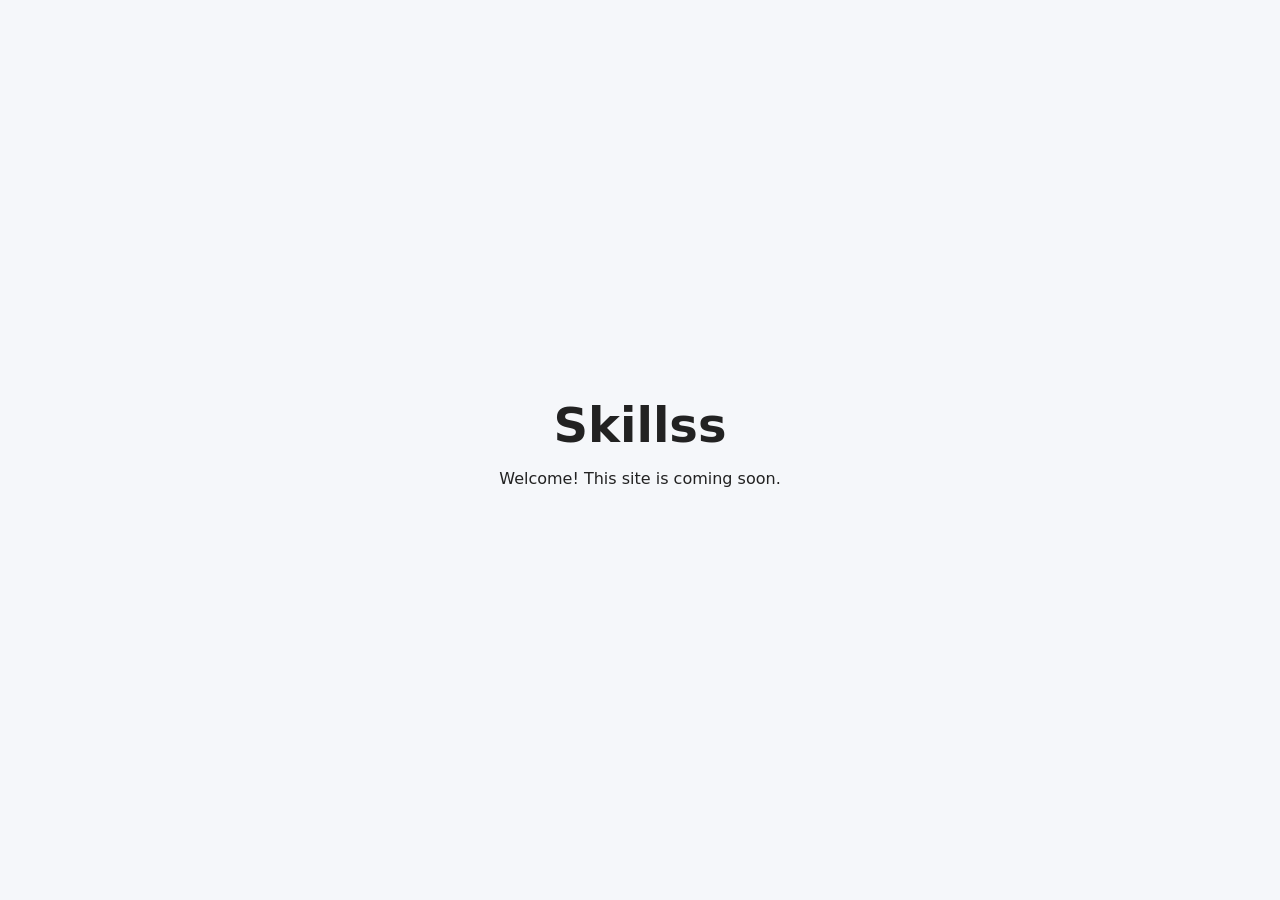
==== index.html @ cbfd4ba3 "Add placeholder page" ====
<!DOCTYPE html>
<html lang="en">
<head>
<meta charset="utf-8">
<meta name="viewport" content="width=device-width, initial-scale=1">
<title>Skillss</title>
<style>body{font-family:system-ui,sans-serif;display:flex;min-height:100vh;align-items:center;justify-content:center;margin:0;background:#f5f7fa;color:#222}main{text-align:center}h1{font-size:3rem;margin:0 0 .5rem}</style>
</head>
<body><main><h1>Skillss</h1><p>Welcome! This site is coming soon.</p></main></body>
</html>
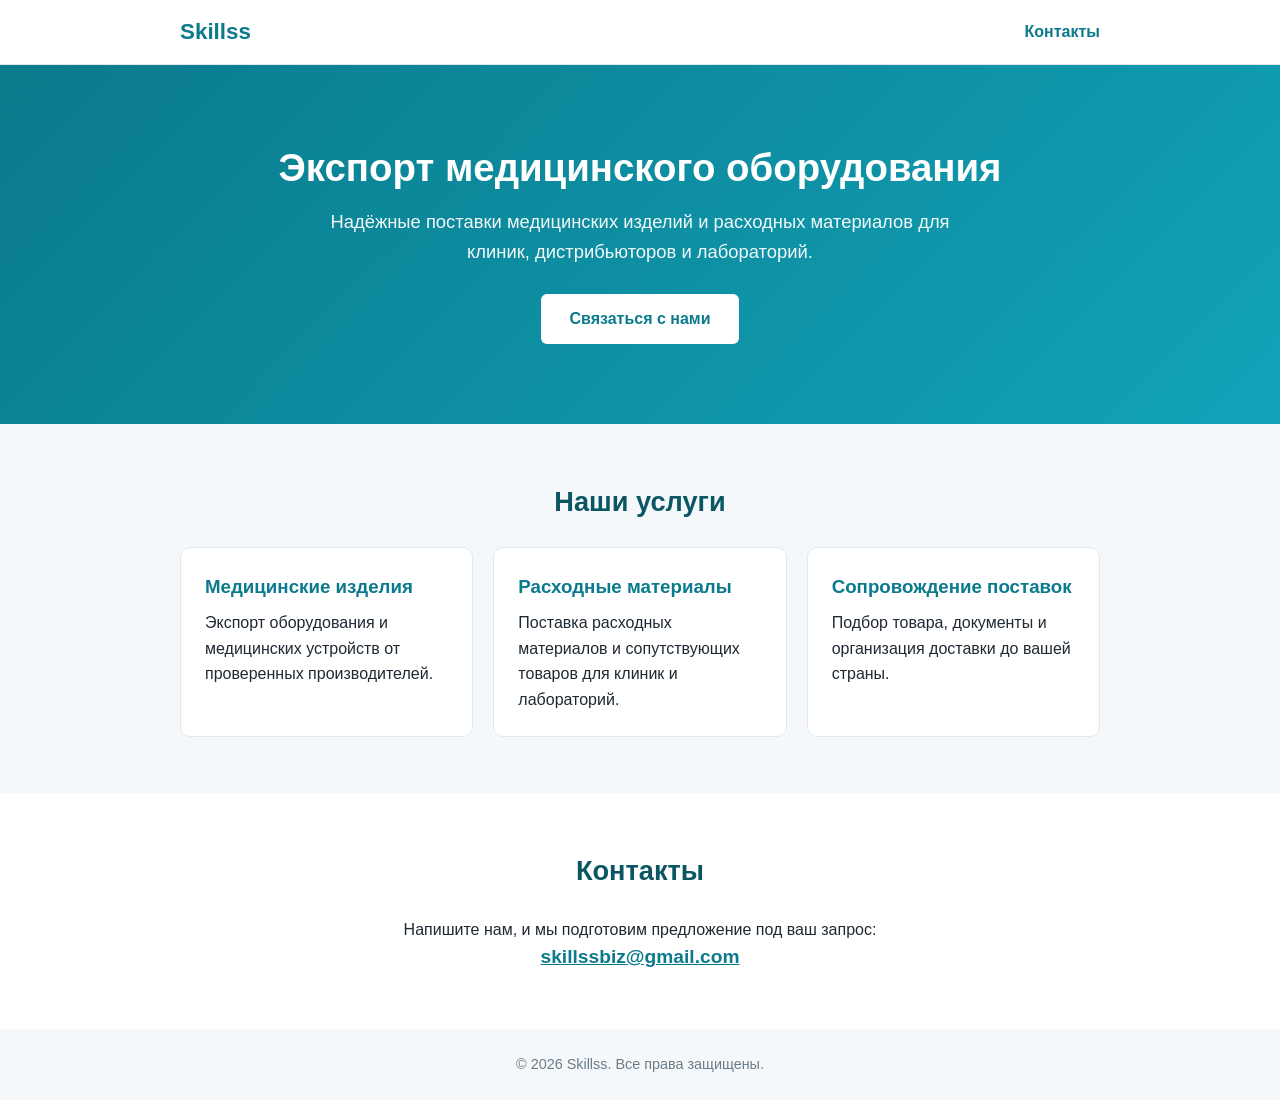
==== commit c96973d5: "Russian landing page for medical equipment export" ====
--- a/index.html
+++ b/index.html
@@ -1,10 +1,51 @@
 <!DOCTYPE html>
-<html lang="en">
+<html lang="ru">
 <head>
 <meta charset="utf-8">
 <meta name="viewport" content="width=device-width, initial-scale=1">
 <title>Skillss</title>
-<style>body{font-family:system-ui,sans-serif;display:flex;min-height:100vh;align-items:center;justify-content:center;margin:0;background:#f5f7fa;color:#222}main{text-align:center}h1{font-size:3rem;margin:0 0 .5rem}</style>
+<meta name="description" content="Skillss — экспорт медицинского оборудования и расходных материалов.">
+<style>
+*{box-sizing:border-box;margin:0;padding:0}
+body{font-family:-apple-system,"Segoe UI",Roboto,Arial,sans-serif;color:#1f2933;line-height:1.6;background:#f5f8fa}
+header{background:#fff;border-bottom:1px solid #e1e8ed}
+.wrap{max-width:960px;margin:0 auto;padding:0 20px}
+.nav{display:flex;justify-content:space-between;align-items:center;height:64px}
+.logo{font-size:1.4rem;font-weight:700;color:#0a7a8c}
+.nav a{color:#0a7a8c;text-decoration:none;font-weight:600}
+.hero{background:linear-gradient(135deg,#0a7a8c,#12a3b8);color:#fff;padding:80px 0;text-align:center}
+.hero h1{font-size:2.4rem;line-height:1.2;margin-bottom:16px}
+.hero p{font-size:1.15rem;max-width:640px;margin:0 auto 28px;opacity:.95}
+.btn{display:inline-block;background:#fff;color:#0a7a8c;padding:12px 28px;border-radius:6px;text-decoration:none;font-weight:700}
+section{padding:56px 0}
+h2{font-size:1.7rem;margin-bottom:24px;color:#0a5663;text-align:center}
+.cards{display:grid;grid-template-columns:repeat(auto-fit,minmax(250px,1fr));gap:20px}
+.card{background:#fff;border:1px solid #e1e8ed;border-radius:10px;padding:24px}
+.card h3{margin-bottom:8px;color:#0a7a8c}
+#contact{background:#fff;text-align:center}
+#contact a{color:#0a7a8c;font-weight:700;font-size:1.2rem}
+footer{text-align:center;padding:24px;color:#6b7c88;font-size:.9rem}
+</style>
 </head>
-<body><main><h1>Skillss</h1><p>Welcome! This site is coming soon.</p></main></body>
+<body>
+<header><div class="wrap nav"><span class="logo">Skillss</span><a href="#contact">Контакты</a></div></header>
+<div class="hero"><div class="wrap">
+<h1>Экспорт медицинского оборудования</h1>
+<p>Надёжные поставки медицинских изделий и расходных материалов для клиник, дистрибьюторов и лабораторий.</p>
+<a class="btn" href="#contact">Связаться с нами</a>
+</div></div>
+<section id="services"><div class="wrap">
+<h2>Наши услуги</h2>
+<div class="cards">
+<div class="card"><h3>Медицинские изделия</h3><p>Экспорт оборудования и медицинских устройств от проверенных производителей.</p></div>
+<div class="card"><h3>Расходные материалы</h3><p>Поставка расходных материалов и сопутствующих товаров для клиник и лабораторий.</p></div>
+<div class="card"><h3>Сопровождение поставок</h3><p>Подбор товара, документы и организация доставки до вашей страны.</p></div>
+</div></div></section>
+<section id="contact"><div class="wrap">
+<h2>Контакты</h2>
+<p>Напишите нам, и мы подготовим предложение под ваш запрос:</p>
+<p><a href="mailto:skillssbiz@gmail.com">skillssbiz@gmail.com</a></p>
+</div></section>
+<footer>&copy; 2026 Skillss. Все права защищены.</footer>
+</body>
 </html>
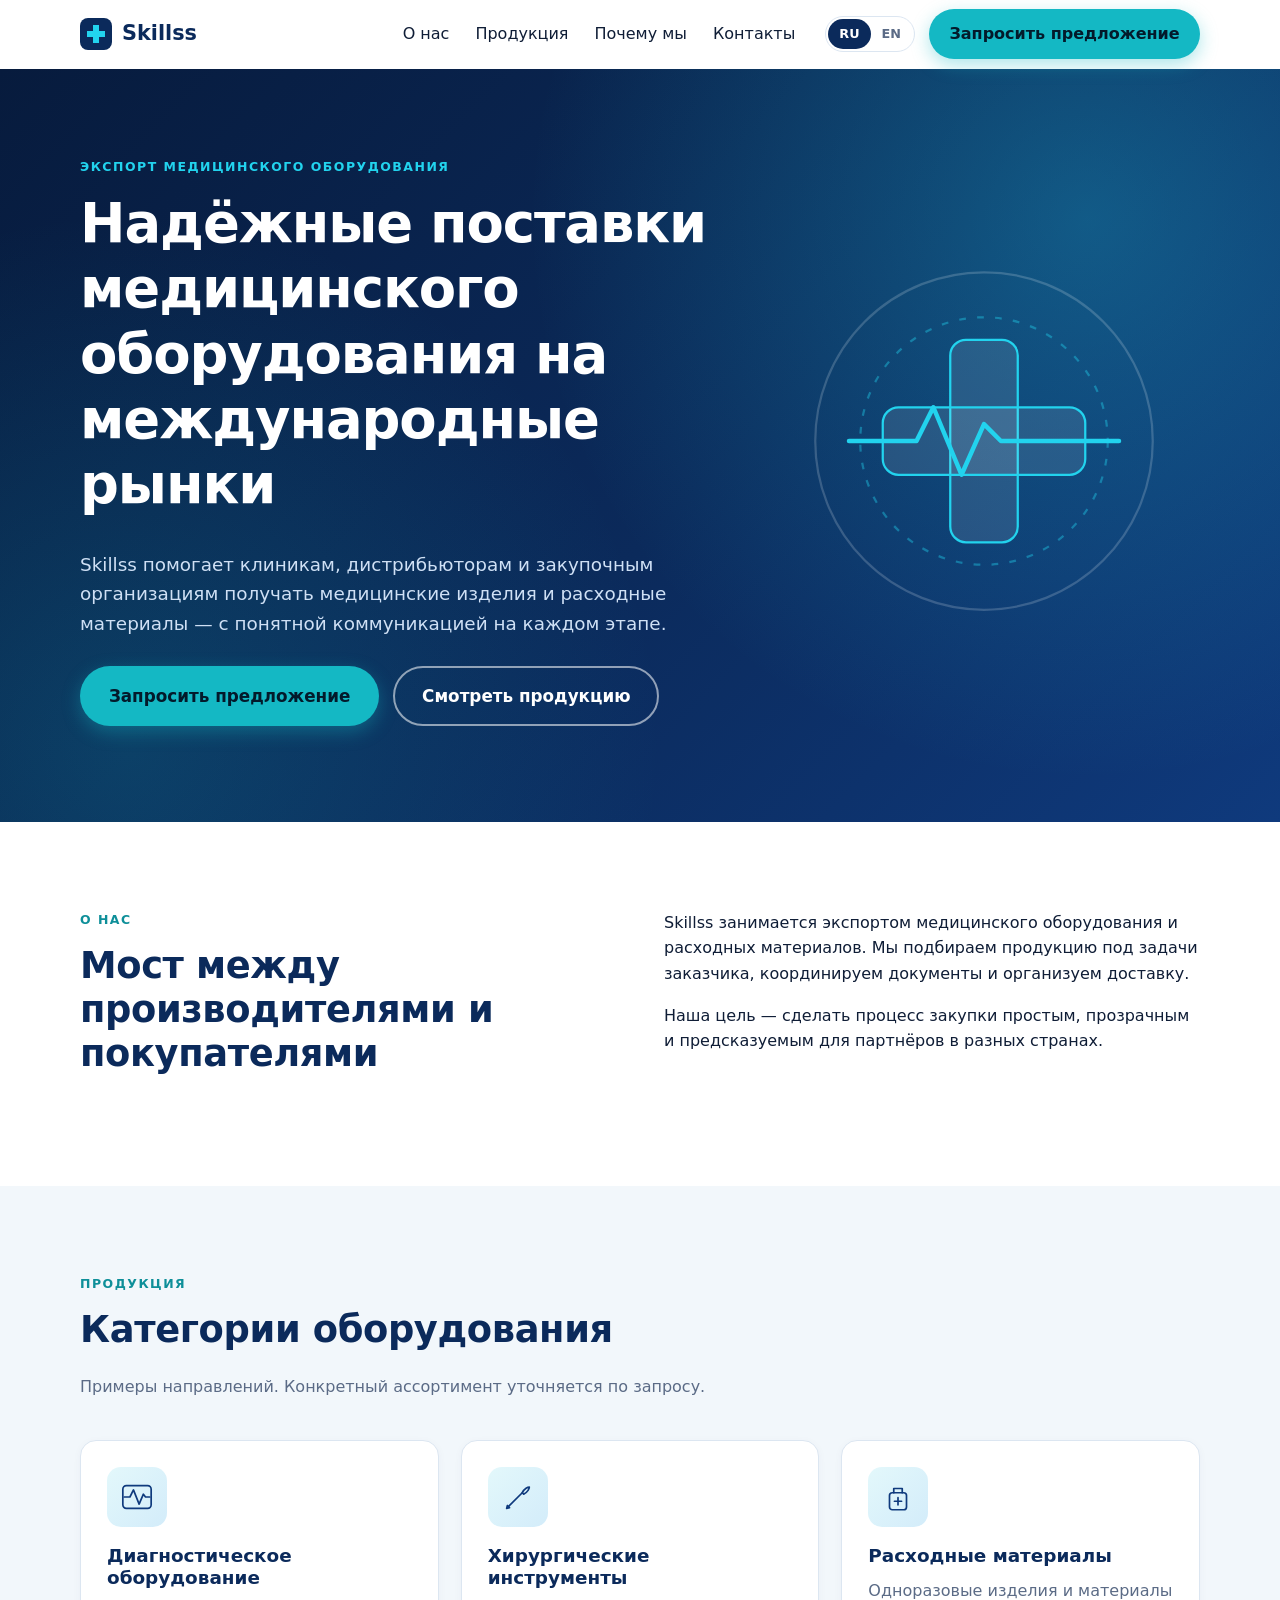
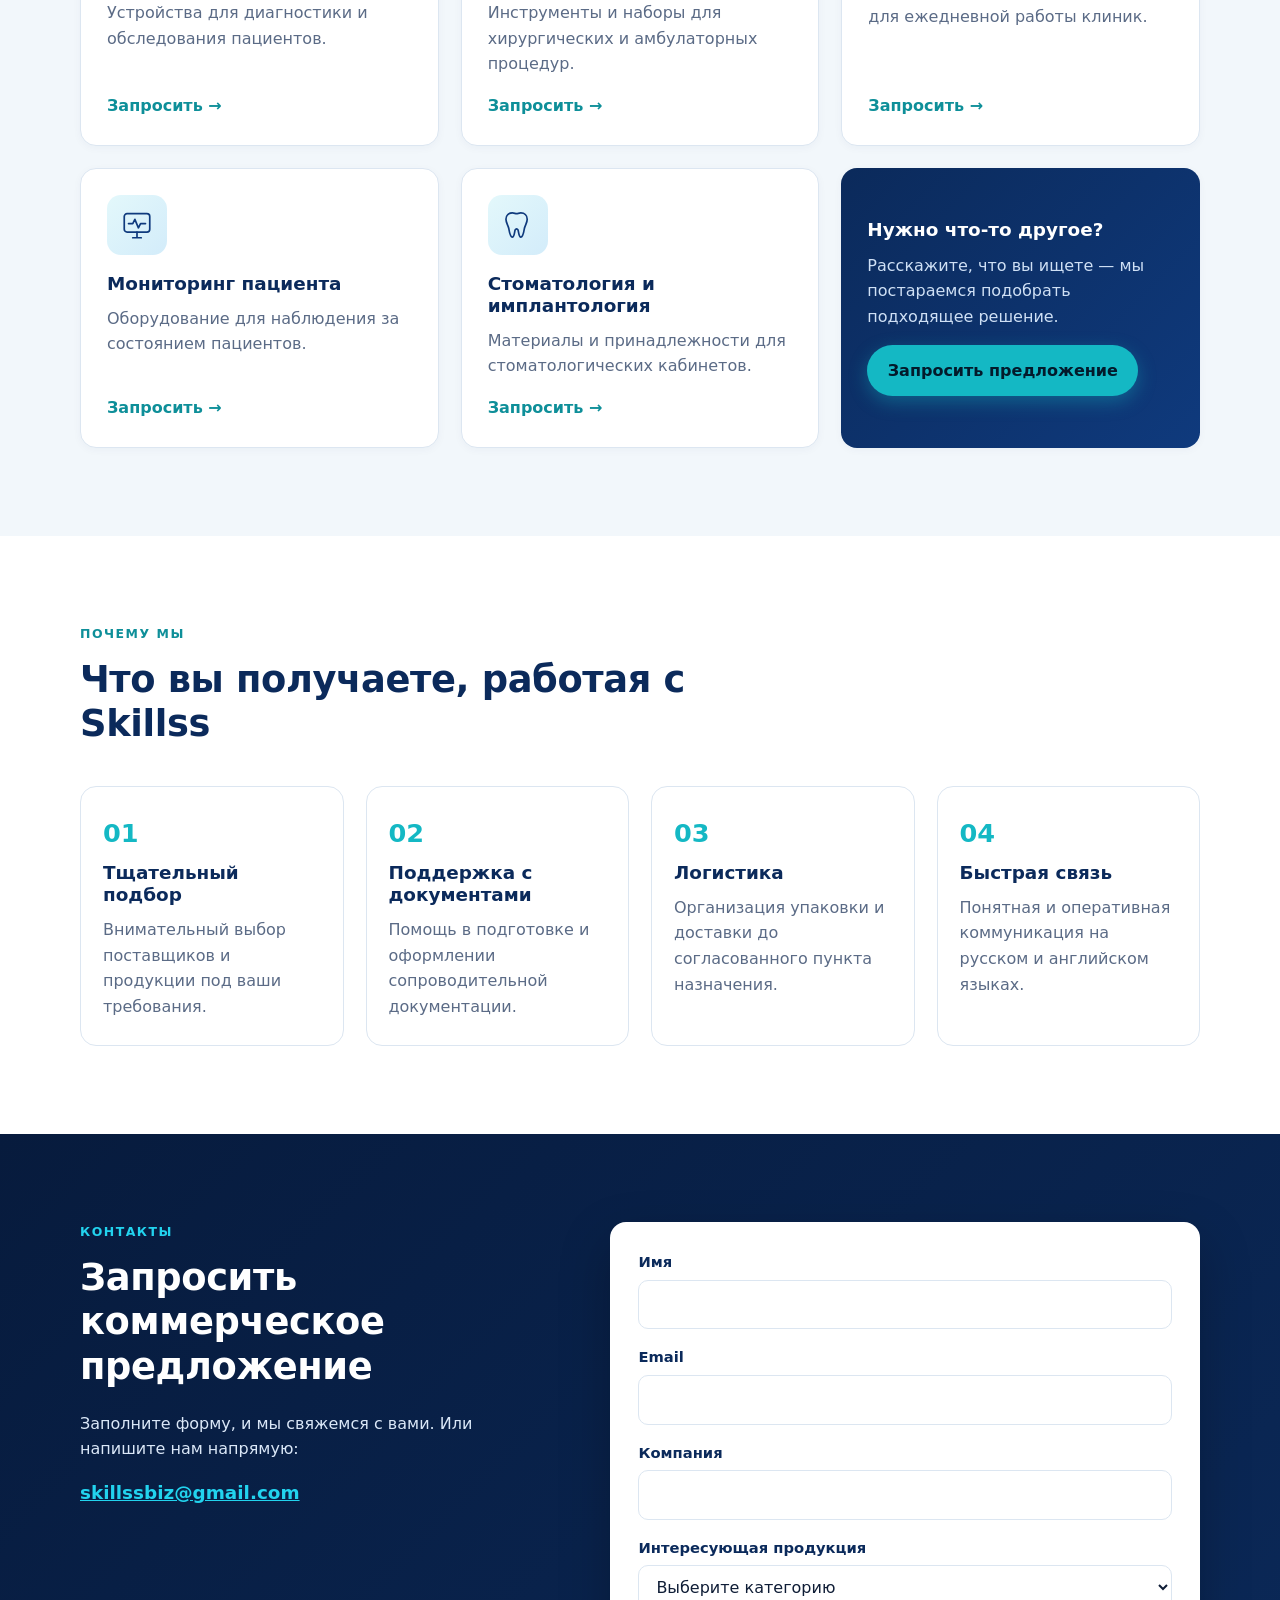
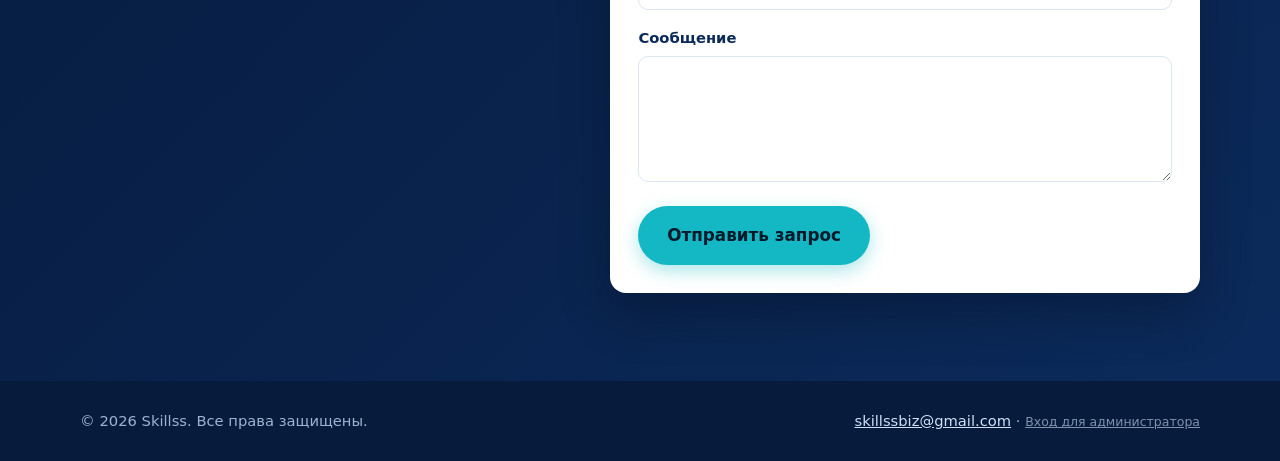
==== commit 5c3965f8: "Redesign site: bilingual RU/EN landing page with products, quote form and demo admin pages" ====
--- a/index.html
+++ b/index.html
@@ -1,51 +1,217 @@
 <!DOCTYPE html>
 <html lang="ru">
 <head>
-<meta charset="utf-8">
-<meta name="viewport" content="width=device-width, initial-scale=1">
-<title>Skillss</title>
-<meta name="description" content="Skillss — экспорт медицинского оборудования и расходных материалов.">
-<style>
-*{box-sizing:border-box;margin:0;padding:0}
-body{font-family:-apple-system,"Segoe UI",Roboto,Arial,sans-serif;color:#1f2933;line-height:1.6;background:#f5f8fa}
-header{background:#fff;border-bottom:1px solid #e1e8ed}
-.wrap{max-width:960px;margin:0 auto;padding:0 20px}
-.nav{display:flex;justify-content:space-between;align-items:center;height:64px}
-.logo{font-size:1.4rem;font-weight:700;color:#0a7a8c}
-.nav a{color:#0a7a8c;text-decoration:none;font-weight:600}
-.hero{background:linear-gradient(135deg,#0a7a8c,#12a3b8);color:#fff;padding:80px 0;text-align:center}
-.hero h1{font-size:2.4rem;line-height:1.2;margin-bottom:16px}
-.hero p{font-size:1.15rem;max-width:640px;margin:0 auto 28px;opacity:.95}
-.btn{display:inline-block;background:#fff;color:#0a7a8c;padding:12px 28px;border-radius:6px;text-decoration:none;font-weight:700}
-section{padding:56px 0}
-h2{font-size:1.7rem;margin-bottom:24px;color:#0a5663;text-align:center}
-.cards{display:grid;grid-template-columns:repeat(auto-fit,minmax(250px,1fr));gap:20px}
-.card{background:#fff;border:1px solid #e1e8ed;border-radius:10px;padding:24px}
-.card h3{margin-bottom:8px;color:#0a7a8c}
-#contact{background:#fff;text-align:center}
-#contact a{color:#0a7a8c;font-weight:700;font-size:1.2rem}
-footer{text-align:center;padding:24px;color:#6b7c88;font-size:.9rem}
-</style>
+  <meta charset="utf-8">
+  <meta name="viewport" content="width=device-width, initial-scale=1">
+  <title>Skillss</title>
+  <meta name="description" content="Skillss — export of medical equipment and supplies.">
+  <meta name="theme-color" content="#0b2a5b">
+  <link rel="icon" href="data:image/svg+xml,%3Csvg xmlns='http://www.w3.org/2000/svg' viewBox='0 0 32 32'%3E%3Crect width='32' height='32' rx='8' fill='%230b2a5b'/%3E%3Cpath d='M13 7h6v6h6v6h-6v6h-6v-6H7v-6h6z' fill='%2322d3ee'/%3E%3C/svg%3E">
+  <link rel="stylesheet" href="css/style.css">
 </head>
 <body>
-<header><div class="wrap nav"><span class="logo">Skillss</span><a href="#contact">Контакты</a></div></header>
-<div class="hero"><div class="wrap">
-<h1>Экспорт медицинского оборудования</h1>
-<p>Надёжные поставки медицинских изделий и расходных материалов для клиник, дистрибьюторов и лабораторий.</p>
-<a class="btn" href="#contact">Связаться с нами</a>
-</div></div>
-<section id="services"><div class="wrap">
-<h2>Наши услуги</h2>
-<div class="cards">
-<div class="card"><h3>Медицинские изделия</h3><p>Экспорт оборудования и медицинских устройств от проверенных производителей.</p></div>
-<div class="card"><h3>Расходные материалы</h3><p>Поставка расходных материалов и сопутствующих товаров для клиник и лабораторий.</p></div>
-<div class="card"><h3>Сопровождение поставок</h3><p>Подбор товара, документы и организация доставки до вашей страны.</p></div>
-</div></div></section>
-<section id="contact"><div class="wrap">
-<h2>Контакты</h2>
-<p>Напишите нам, и мы подготовим предложение под ваш запрос:</p>
-<p><a href="mailto:skillssbiz@gmail.com">skillssbiz@gmail.com</a></p>
-</div></section>
-<footer>&copy; 2026 Skillss. Все права защищены.</footer>
+  <a class="skip" href="#main" data-i18n="skip">Перейти к содержимому</a>
+
+  <header class="nav" id="nav">
+    <div class="container nav__inner">
+      <a class="brand" href="#top" aria-label="Skillss">
+        <svg class="brand__logo" viewBox="0 0 32 32" aria-hidden="true"><rect width="32" height="32" rx="8" fill="currentColor"/><path d="M13 7h6v6h6v6h-6v6h-6v-6H7v-6h6z" fill="#22d3ee"/></svg>
+        <span>Skillss</span>
+      </a>
+      <button class="burger" id="burger" aria-expanded="false" aria-controls="menu" data-i18n-aria="menuToggle" aria-label="Меню">
+        <span></span><span></span><span></span>
+      </button>
+      <nav class="menu" id="menu" aria-label="Main">
+        <ul>
+          <li><a href="#about" data-i18n="nav_about">О нас</a></li>
+          <li><a href="#products" data-i18n="nav_products">Продукция</a></li>
+          <li><a href="#why" data-i18n="nav_why">Почему мы</a></li>
+          <li><a href="#contact" data-i18n="nav_contact">Контакты</a></li>
+        </ul>
+        <div class="menu__actions">
+          <div class="lang" role="group" aria-label="Language">
+            <button type="button" class="lang__btn" data-lang="ru" aria-pressed="true">RU</button>
+            <button type="button" class="lang__btn" data-lang="en" aria-pressed="false">EN</button>
+          </div>
+          <a class="btn btn--accent" href="#contact" data-i18n="cta_quote">Запросить предложение</a>
+        </div>
+      </nav>
+    </div>
+  </header>
+
+  <main id="main">
+    <section class="hero" id="top">
+      <div class="hero__bg" aria-hidden="true"></div>
+      <div class="container hero__inner">
+        <div class="hero__text reveal">
+          <p class="eyebrow" data-i18n="hero_eyebrow">Экспорт медицинского оборудования</p>
+          <h1 data-i18n="hero_title">Надёжные поставки медицинского оборудования на международные рынки</h1>
+          <p class="lead" data-i18n="hero_lead">Skillss помогает клиникам, дистрибьюторам и закупочным организациям получать медицинские изделия и расходные материалы — с понятной коммуникацией на каждом этапе.</p>
+          <div class="hero__cta">
+            <a class="btn btn--accent btn--lg" href="#contact" data-i18n="cta_quote">Запросить предложение</a>
+            <a class="btn btn--ghost btn--lg" href="#products" data-i18n="cta_products">Смотреть продукцию</a>
+          </div>
+        </div>
+        <div class="hero__art reveal" aria-hidden="true">
+          <svg viewBox="0 0 320 320" role="img" focusable="false">
+            <circle cx="160" cy="160" r="150" class="art-ring"/>
+            <circle cx="160" cy="160" r="110" class="art-ring art-ring--2"/>
+            <rect x="130" y="70" width="60" height="180" rx="14" class="art-cross"/>
+            <rect x="70" y="130" width="180" height="60" rx="14" class="art-cross"/>
+            <path d="M40 160h60l15-30 25 60 20-45 15 15h105" class="art-pulse"/>
+          </svg>
+        </div>
+      </div>
+    </section>
+
+    <section class="section" id="about" aria-labelledby="about-title">
+      <div class="container split">
+        <div class="reveal">
+          <p class="eyebrow" data-i18n="about_eyebrow">О нас</p>
+          <h2 id="about-title" data-i18n="about_title">Мост между производителями и покупателями</h2>
+        </div>
+        <div class="reveal">
+          <p data-i18n="about_p1">Skillss занимается экспортом медицинского оборудования и расходных материалов. Мы подбираем продукцию под задачи заказчика, координируем документы и организуем доставку.</p>
+          <p data-i18n="about_p2">Наша цель — сделать процесс закупки простым, прозрачным и предсказуемым для партнёров в разных странах.</p>
+        </div>
+      </div>
+    </section>
+
+    <section class="section section--alt" id="products" aria-labelledby="products-title">
+      <div class="container">
+        <div class="section__head reveal">
+          <p class="eyebrow" data-i18n="products_eyebrow">Продукция</p>
+          <h2 id="products-title" data-i18n="products_title">Категории оборудования</h2>
+          <p class="muted" data-i18n="products_sub">Примеры направлений. Конкретный ассортимент уточняется по запросу.</p>
+        </div>
+        <div class="grid">
+          <article class="card reveal">
+            <div class="icon" aria-hidden="true"><svg viewBox="0 0 48 48"><path d="M6 24h8l5-10 8 20 6-14 3 4h6"/><rect x="4" y="8" width="40" height="32" rx="5"/></svg></div>
+            <h3 data-i18n="p1_title">Диагностическое оборудование</h3>
+            <p data-i18n="p1_text">Устройства для диагностики и обследования пациентов.</p>
+            <a class="card__link" href="#contact" data-product="diagnostic" data-i18n="card_ask">Запросить →</a>
+          </article>
+          <article class="card reveal">
+            <div class="icon" aria-hidden="true"><svg viewBox="0 0 48 48"><path d="M10 38 30 18"/><path d="M30 18c3-6 8-8 10-8 0 2-2 7-8 10z"/><path d="M8 40l4-1-3-3z"/></svg></div>
+            <h3 data-i18n="p2_title">Хирургические инструменты</h3>
+            <p data-i18n="p2_text">Инструменты и наборы для хирургических и амбулаторных процедур.</p>
+            <a class="card__link" href="#contact" data-product="surgical" data-i18n="card_ask">Запросить →</a>
+          </article>
+          <article class="card reveal">
+            <div class="icon" aria-hidden="true"><svg viewBox="0 0 48 48"><rect x="12" y="18" width="24" height="24" rx="4"/><path d="M18 18v-6h12v6"/><path d="M24 25v10M19 30h10"/></svg></div>
+            <h3 data-i18n="p3_title">Расходные материалы</h3>
+            <p data-i18n="p3_text">Одноразовые изделия и материалы для ежедневной работы клиник.</p>
+            <a class="card__link" href="#contact" data-product="consumables" data-i18n="card_ask">Запросить →</a>
+          </article>
+          <article class="card reveal">
+            <div class="icon" aria-hidden="true"><svg viewBox="0 0 48 48"><rect x="6" y="8" width="36" height="26" rx="4"/><path d="M12 22h6l3-6 5 12 3-6h7"/><path d="M18 42h12M24 34v8"/></svg></div>
+            <h3 data-i18n="p4_title">Мониторинг пациента</h3>
+            <p data-i18n="p4_text">Оборудование для наблюдения за состоянием пациентов.</p>
+            <a class="card__link" href="#contact" data-product="monitoring" data-i18n="card_ask">Запросить →</a>
+          </article>
+          <article class="card reveal">
+            <div class="icon" aria-hidden="true"><svg viewBox="0 0 48 48"><path d="M16 7c-5 0-9 3-9 9 0 5 3 8 4 13 1 6 2 12 5 12s3-8 4-10c1-2 3-2 4 0 1 2 1 10 4 10s4-6 5-12c1-5 4-8 4-13 0-6-4-9-9-9-3 0-4 1-6 1s-3-1-6-1z"/></svg></div>
+            <h3 data-i18n="p5_title">Стоматология и имплантология</h3>
+            <p data-i18n="p5_text">Материалы и принадлежности для стоматологических кабинетов.</p>
+            <a class="card__link" href="#contact" data-product="dental" data-i18n="card_ask">Запросить →</a>
+          </article>
+          <article class="card card--cta reveal">
+            <h3 data-i18n="p6_title">Нужно что-то другое?</h3>
+            <p data-i18n="p6_text">Расскажите, что вы ищете — мы постараемся подобрать подходящее решение.</p>
+            <a class="btn btn--accent" href="#contact" data-i18n="cta_quote">Запросить предложение</a>
+          </article>
+        </div>
+      </div>
+    </section>
+
+    <section class="section" id="why" aria-labelledby="why-title">
+      <div class="container">
+        <div class="section__head reveal">
+          <p class="eyebrow" data-i18n="why_eyebrow">Почему мы</p>
+          <h2 id="why-title" data-i18n="why_title">Что вы получаете, работая с Skillss</h2>
+        </div>
+        <div class="grid grid--4">
+          <div class="feature reveal">
+            <span class="feature__num" aria-hidden="true">01</span>
+            <h3 data-i18n="w1_title">Тщательный подбор</h3>
+            <p data-i18n="w1_text">Внимательный выбор поставщиков и продукции под ваши требования.</p>
+          </div>
+          <div class="feature reveal">
+            <span class="feature__num" aria-hidden="true">02</span>
+            <h3 data-i18n="w2_title">Поддержка с документами</h3>
+            <p data-i18n="w2_text">Помощь в подготовке и оформлении сопроводительной документации.</p>
+          </div>
+          <div class="feature reveal">
+            <span class="feature__num" aria-hidden="true">03</span>
+            <h3 data-i18n="w3_title">Логистика</h3>
+            <p data-i18n="w3_text">Организация упаковки и доставки до согласованного пункта назначения.</p>
+          </div>
+          <div class="feature reveal">
+            <span class="feature__num" aria-hidden="true">04</span>
+            <h3 data-i18n="w4_title">Быстрая связь</h3>
+            <p data-i18n="w4_text">Понятная и оперативная коммуникация на русском и английском языках.</p>
+          </div>
+        </div>
+      </div>
+    </section>
+
+    <section class="section section--dark" id="contact" aria-labelledby="contact-title">
+      <div class="container split split--form">
+        <div class="reveal">
+          <p class="eyebrow eyebrow--light" data-i18n="contact_eyebrow">Контакты</p>
+          <h2 id="contact-title" data-i18n="contact_title">Запросить коммерческое предложение</h2>
+          <p data-i18n="contact_text">Заполните форму, и мы свяжемся с вами. Или напишите нам напрямую:</p>
+          <p><a class="mail" href="mailto:skillssbiz@gmail.com">skillssbiz@gmail.com</a></p>
+        </div>
+        <!-- PLACEHOLDER FORM: there is no backend. On submit we only validate on the client
+             and show a success message; nothing is sent or stored anywhere. -->
+        <form class="form reveal" id="quote-form" novalidate>
+          <div class="field">
+            <label for="f-name" data-i18n="f_name">Имя</label>
+            <input id="f-name" name="name" type="text" autocomplete="name" required>
+            <span class="err" data-err="name" role="alert"></span>
+          </div>
+          <div class="field">
+            <label for="f-email" data-i18n="f_email">Email</label>
+            <input id="f-email" name="email" type="email" autocomplete="email" required>
+            <span class="err" data-err="email" role="alert"></span>
+          </div>
+          <div class="field">
+            <label for="f-company" data-i18n="f_company">Компания</label>
+            <input id="f-company" name="company" type="text" autocomplete="organization">
+          </div>
+          <div class="field">
+            <label for="f-product" data-i18n="f_product">Интересующая продукция</label>
+            <select id="f-product" name="product">
+              <option value="" data-i18n="opt_choose">Выберите категорию</option>
+              <option value="diagnostic" data-i18n="p1_title">Диагностическое оборудование</option>
+              <option value="surgical" data-i18n="p2_title">Хирургические инструменты</option>
+              <option value="consumables" data-i18n="p3_title">Расходные материалы</option>
+              <option value="monitoring" data-i18n="p4_title">Мониторинг пациента</option>
+              <option value="dental" data-i18n="p5_title">Стоматология и имплантология</option>
+              <option value="other" data-i18n="opt_other">Другое</option>
+            </select>
+          </div>
+          <div class="field">
+            <label for="f-message" data-i18n="f_message">Сообщение</label>
+            <textarea id="f-message" name="message" rows="4" required></textarea>
+            <span class="err" data-err="message" role="alert"></span>
+          </div>
+          <button class="btn btn--accent btn--lg" type="submit" data-i18n="f_submit">Отправить запрос</button>
+          <p class="success" id="form-success" role="status" hidden data-i18n="f_success">Спасибо! Ваш запрос принят (демо-режим: данные пока никуда не отправляются).</p>
+        </form>
+      </div>
+    </section>
+  </main>
+
+  <footer class="footer">
+    <div class="container footer__inner">
+      <p>© <span id="year">2026</span> Skillss. <span data-i18n="footer_rights">Все права защищены.</span></p>
+      <p><a href="mailto:skillssbiz@gmail.com">skillssbiz@gmail.com</a> · <a class="footer__admin" href="admin/index.html" data-i18n="footer_admin">Вход для администратора</a></p>
+    </div>
+  </footer>
+
+  <script src="js/i18n.js"></script>
+  <script src="js/main.js"></script>
 </body>
 </html>
--- a/css/style.css
+++ b/css/style.css
@@ -0,0 +1,184 @@
+:root {
+  --navy: #0b2a5b; --navy-2: #0f3a7d; --navy-3: #071b3d;
+  --accent: #14b8c4; --accent-2: #22d3ee; --accent-dark: #0e8f99;
+  --ink: #0f1d36; --muted: #5b6b86; --bg: #ffffff; --bg-alt: #f2f7fb; --line: #dce6f1;
+  --radius: 16px; --shadow: 0 10px 30px rgba(11, 42, 91, .10);
+  --font: system-ui, -apple-system, "Segoe UI", Roboto, "Helvetica Neue", Arial, "Noto Sans", sans-serif;
+}
+*, *::before, *::after { box-sizing: border-box; }
+html { scroll-behavior: smooth; scroll-padding-top: 76px; }
+body { margin: 0; font-family: var(--font); color: var(--ink); background: var(--bg); line-height: 1.6; -webkit-font-smoothing: antialiased; }
+img, svg { max-width: 100%; }
+a { color: var(--navy-2); }
+h1, h2, h3 { line-height: 1.2; margin: 0 0 .6em; color: var(--navy); }
+h1 { font-size: clamp(2rem, 5.2vw, 3.4rem); letter-spacing: -.02em; }
+h2 { font-size: clamp(1.6rem, 3.6vw, 2.3rem); letter-spacing: -.01em; }
+h3 { font-size: 1.15rem; }
+p { margin: 0 0 1em; }
+.container { width: min(1120px, 100% - 40px); margin-inline: auto; }
+.skip { position: absolute; left: -999px; top: 0; background: #fff; padding: 8px 12px; z-index: 100; }
+.skip:focus { left: 8px; top: 8px; }
+:focus-visible { outline: 3px solid var(--accent-2); outline-offset: 2px; }
+
+/* Buttons */
+.btn { display: inline-flex; align-items: center; justify-content: center; gap: .5em; padding: .65em 1.15em; border-radius: 999px; border: 2px solid transparent; font: inherit; font-weight: 600; text-decoration: none; cursor: pointer; transition: transform .2s, box-shadow .2s, background .2s, color .2s; text-align: center; }
+.btn:hover { transform: translateY(-2px); }
+.btn--accent { background: var(--accent); color: #031a2b; box-shadow: 0 6px 18px rgba(20, 184, 196, .35); }
+.btn--accent:hover { background: var(--accent-2); box-shadow: 0 10px 24px rgba(34, 211, 238, .45); }
+.btn--ghost { border-color: rgba(255,255,255,.55); color: #fff; }
+.btn--ghost:hover { background: rgba(255,255,255,.12); }
+.btn--lg { padding: .85em 1.6em; font-size: 1.05rem; }
+
+/* Nav */
+.nav { position: sticky; top: 0; z-index: 50; background: rgba(255,255,255,.92); backdrop-filter: blur(10px); border-bottom: 1px solid transparent; transition: box-shadow .25s, border-color .25s; }
+.nav.is-scrolled { box-shadow: 0 4px 20px rgba(11,42,91,.10); border-color: var(--line); }
+.nav__inner { display: flex; align-items: center; justify-content: space-between; min-height: 68px; gap: 16px; }
+.brand { display: inline-flex; align-items: center; gap: 10px; font-weight: 800; font-size: 1.3rem; color: var(--navy); text-decoration: none; }
+.brand__logo { width: 32px; height: 32px; color: var(--navy); }
+.menu { display: flex; align-items: center; gap: 28px; }
+.menu ul { display: flex; gap: 22px; list-style: none; margin: 0; padding: 0; }
+.menu ul a { text-decoration: none; color: var(--ink); font-weight: 500; padding: 6px 2px; background: linear-gradient(var(--accent), var(--accent)) no-repeat 0 100% / 0 2px; transition: background-size .25s, color .2s; }
+.menu ul a:hover { background-size: 100% 2px; color: var(--navy); }
+.menu__actions { display: flex; align-items: center; gap: 14px; }
+.lang { display: inline-flex; border: 1px solid var(--line); border-radius: 999px; padding: 2px; background: #fff; }
+.lang__btn { border: 0; background: transparent; font: inherit; font-size: .8rem; font-weight: 700; padding: 5px 11px; border-radius: 999px; cursor: pointer; color: var(--muted); }
+.lang__btn[aria-pressed="true"] { background: var(--navy); color: #fff; }
+.burger { display: none; width: 44px; height: 44px; border: 0; background: transparent; cursor: pointer; border-radius: 10px; padding: 0; flex-direction: column; align-items: center; justify-content: center; gap: 5px; }
+.burger span { display: block; width: 22px; height: 2px; background: var(--navy); transition: transform .25s, opacity .2s; }
+.nav.is-open .burger span:nth-child(1) { transform: translateY(7px) rotate(45deg); }
+.nav.is-open .burger span:nth-child(2) { opacity: 0; }
+.nav.is-open .burger span:nth-child(3) { transform: translateY(-7px) rotate(-45deg); }
+
+/* Hero */
+.hero { position: relative; color: #fff; background: linear-gradient(135deg, var(--navy-3) 0%, var(--navy) 55%, var(--navy-2) 100%); overflow: hidden; }
+.hero__bg { position: absolute; inset: 0; background: radial-gradient(circle at 85% 20%, rgba(34,211,238,.28), transparent 45%), radial-gradient(circle at 10% 90%, rgba(20,184,196,.18), transparent 40%); }
+.hero__inner { position: relative; display: grid; grid-template-columns: 1.2fr .8fr; gap: 40px; align-items: center; padding: 88px 0 96px; }
+.hero h1 { color: #fff; }
+.hero .lead { font-size: 1.15rem; color: #cfe0f5; max-width: 56ch; }
+.hero__cta { display: flex; flex-wrap: wrap; gap: 14px; margin-top: 28px; }
+.eyebrow { text-transform: uppercase; letter-spacing: .12em; font-size: .78rem; font-weight: 700; color: var(--accent-2); margin-bottom: 14px; }
+.section .eyebrow { color: var(--accent-dark); }
+.section .eyebrow--light { color: var(--accent-2); }
+.hero__art svg { width: 100%; max-width: 360px; display: block; margin-inline: auto; animation: float 7s ease-in-out infinite; }
+.art-ring { fill: none; stroke: rgba(255,255,255,.18); stroke-width: 2; }
+.art-ring--2 { stroke: rgba(34,211,238,.4); stroke-dasharray: 6 10; }
+.art-cross { fill: rgba(255,255,255,.1); stroke: var(--accent-2); stroke-width: 2; }
+.art-pulse { fill: none; stroke: var(--accent-2); stroke-width: 4; stroke-linecap: round; stroke-linejoin: round; stroke-dasharray: 500; animation: pulse 4s ease-in-out infinite; }
+@keyframes float { 50% { transform: translateY(-10px); } }
+@keyframes pulse { 0% { stroke-dashoffset: 500; } 60%, 100% { stroke-dashoffset: 0; } }
+
+/* Sections */
+.section { padding: 88px 0; }
+.section--alt { background: var(--bg-alt); }
+.section--dark { background: linear-gradient(135deg, var(--navy-3), var(--navy)); color: #dbe8f8; }
+.section--dark h2 { color: #fff; }
+.section__head { max-width: 640px; margin-bottom: 40px; }
+.muted { color: var(--muted); }
+.split { display: grid; grid-template-columns: 1fr 1fr; gap: 48px; align-items: start; }
+.split--form { grid-template-columns: .9fr 1.1fr; }
+.mail { color: var(--accent-2); font-weight: 700; font-size: 1.15rem; word-break: break-all; }
+
+/* Cards */
+.grid { display: grid; grid-template-columns: repeat(3, 1fr); gap: 22px; }
+.grid--4 { grid-template-columns: repeat(4, 1fr); }
+.card { background: #fff; border: 1px solid var(--line); border-radius: var(--radius); padding: 26px; box-shadow: 0 2px 8px rgba(11,42,91,.04); transition: transform .25s, box-shadow .25s, border-color .25s; display: flex; flex-direction: column; }
+.card:hover { transform: translateY(-6px); box-shadow: var(--shadow); border-color: var(--accent); }
+.card p { color: var(--muted); flex: 1; }
+.card__link { font-weight: 600; text-decoration: none; color: var(--accent-dark); }
+.card__link:hover { text-decoration: underline; }
+.card--cta { background: linear-gradient(135deg, var(--navy), var(--navy-2)); border: 0; color: #dbe8f8; justify-content: center; align-items: flex-start; }
+.card--cta h3 { color: #fff; }
+.card--cta p { color: #cfe0f5; flex: 0; }
+.icon { width: 60px; height: 60px; border-radius: 14px; background: linear-gradient(135deg, #e3f8fb, #d3ecfa); display: grid; place-items: center; margin-bottom: 18px; transition: transform .25s; }
+.card:hover .icon { transform: scale(1.08) rotate(-4deg); }
+.icon svg { width: 34px; height: 34px; fill: none; stroke: var(--navy-2); stroke-width: 2.4; stroke-linecap: round; stroke-linejoin: round; }
+.feature { padding: 26px 22px; border-radius: var(--radius); border: 1px solid var(--line); transition: transform .25s, box-shadow .25s; background: #fff; }
+.feature:hover { transform: translateY(-5px); box-shadow: var(--shadow); }
+.feature__num { display: inline-block; font-weight: 800; color: var(--accent); font-size: 1.6rem; margin-bottom: 8px; }
+.feature p { color: var(--muted); margin: 0; }
+
+/* Form */
+.form { background: #fff; color: var(--ink); border-radius: var(--radius); padding: 28px; box-shadow: 0 20px 50px rgba(0,0,0,.25); }
+.field { margin-bottom: 16px; }
+.field label { display: block; font-weight: 600; margin-bottom: 6px; font-size: .92rem; color: var(--navy); }
+input, select, textarea { width: 100%; font: inherit; padding: 11px 13px; border: 1.5px solid var(--line); border-radius: 10px; background: #fff; color: var(--ink); transition: border-color .2s, box-shadow .2s; }
+input:focus, select:focus, textarea:focus { outline: none; border-color: var(--accent); box-shadow: 0 0 0 3px rgba(20,184,196,.25); }
+input[aria-invalid="true"], textarea[aria-invalid="true"] { border-color: #d64545; }
+.err { display: block; color: #c0392b; font-size: .85rem; min-height: 0; margin-top: 4px; }
+.success { margin: 16px 0 0; padding: 12px 14px; border-radius: 10px; background: #e6f9f0; color: #0b6b3f; font-weight: 600; }
+.success[hidden] { display: none; }
+
+/* Footer */
+.footer { background: var(--navy-3); color: #9fb3d1; padding: 28px 0; font-size: .92rem; }
+.footer__inner { display: flex; flex-wrap: wrap; justify-content: space-between; gap: 10px; }
+.footer p { margin: 0; }
+.footer a { color: #cfe0f5; }
+.footer__admin { opacity: .6; font-size: .85em; }
+.footer__admin:hover { opacity: 1; }
+
+/* Scroll reveal */
+.reveal { opacity: 0; transform: translateY(22px); transition: opacity .7s ease, transform .7s ease; }
+.reveal.is-visible { opacity: 1; transform: none; }
+.grid .reveal:nth-child(2) { transition-delay: .08s; } .grid .reveal:nth-child(3) { transition-delay: .16s; }
+.grid .reveal:nth-child(4) { transition-delay: .24s; }
+
+/* Responsive */
+@media (max-width: 960px) {
+  .grid, .grid--4 { grid-template-columns: repeat(2, 1fr); }
+  .hero__inner, .split, .split--form { grid-template-columns: 1fr; }
+  .hero__art { display: none; }
+  .hero__inner { padding: 64px 0 72px; }
+  .section { padding: 64px 0; }
+  .burger { display: flex; }
+  .menu { display: none; position: absolute; top: 100%; left: 0; right: 0; flex-direction: column; align-items: stretch; gap: 16px; background: #fff; padding: 18px 20px 24px; border-bottom: 1px solid var(--line); box-shadow: 0 14px 24px rgba(11,42,91,.12); }
+  .nav.is-open .menu { display: flex; }
+  .menu ul { flex-direction: column; gap: 4px; }
+  .menu ul a { display: block; padding: 12px 4px; }
+  .menu__actions { flex-direction: column; align-items: stretch; }
+  .lang { align-self: flex-start; }
+}
+@media (max-width: 600px) {
+  .grid, .grid--4 { grid-template-columns: 1fr; }
+  .container { width: calc(100% - 32px); }
+  .form { padding: 20px; }
+  .hero__cta .btn { width: 100%; }
+}
+@media (prefers-reduced-motion: reduce) {
+  html { scroll-behavior: auto; }
+  *, *::before, *::after { animation: none !important; transition: none !important; }
+  .reveal { opacity: 1; transform: none; }
+  .art-pulse { stroke-dashoffset: 0; }
+}
+
+/* ---------- Admin ---------- */
+.admin-body { background: var(--bg-alt); min-height: 100vh; }
+.login { min-height: 100vh; display: grid; place-items: center; padding: 20px; background: linear-gradient(135deg, var(--navy-3), var(--navy)); }
+.login__card { width: min(440px, 100%); background: #fff; border-radius: var(--radius); padding: 32px; box-shadow: 0 24px 60px rgba(0,0,0,.35); }
+.login__top { display: flex; justify-content: space-between; align-items: center; margin-bottom: 18px; }
+.notice { background: #fff6dd; border: 1px solid #f0d58a; color: #6b4e00; border-radius: 10px; padding: 12px 14px; font-size: .9rem; margin: 0 0 20px; }
+.login__back { display: inline-block; margin-top: 16px; font-size: .9rem; }
+.dash { display: grid; grid-template-columns: 240px 1fr; min-height: 100vh; }
+.side { background: var(--navy-3); color: #cfe0f5; padding: 22px 16px; display: flex; flex-direction: column; gap: 6px; }
+.side .brand { color: #fff; margin-bottom: 18px; padding: 0 8px; }
+.side .brand__logo { color: #fff; }
+.side__link { display: block; width: 100%; text-align: left; font: inherit; background: transparent; border: 0; color: inherit; padding: 11px 12px; border-radius: 10px; cursor: pointer; text-decoration: none; transition: background .2s; }
+.side__link:hover { background: rgba(255,255,255,.08); }
+.side__link[aria-current="page"] { background: var(--navy-2); color: #fff; }
+.side__spacer { flex: 1; }
+.dash__main { padding: 28px clamp(16px, 4vw, 40px); }
+.dash__bar { display: flex; flex-wrap: wrap; justify-content: space-between; align-items: center; gap: 12px; margin-bottom: 20px; }
+.dash__bar h1 { font-size: 1.6rem; margin: 0; }
+.panel { display: none; background: #fff; border: 1px dashed var(--line); border-radius: var(--radius); padding: 56px 20px; text-align: center; }
+.panel.is-active { display: block; }
+.panel h2 { font-size: 1.2rem; }
+.panel p { color: var(--muted); }
+.btn[disabled] { opacity: .5; cursor: not-allowed; transform: none; }
+.btn--navy { background: var(--navy); color: #fff; }
+.btn--navy:hover { background: var(--navy-2); }
+@media (max-width: 760px) {
+  .dash { grid-template-columns: 1fr; }
+  .side { flex-direction: row; flex-wrap: wrap; align-items: center; padding: 12px; }
+  .side .brand { margin: 0 12px 0 0; }
+  .side__spacer { display: none; }
+  .side__link { width: auto; }
+}
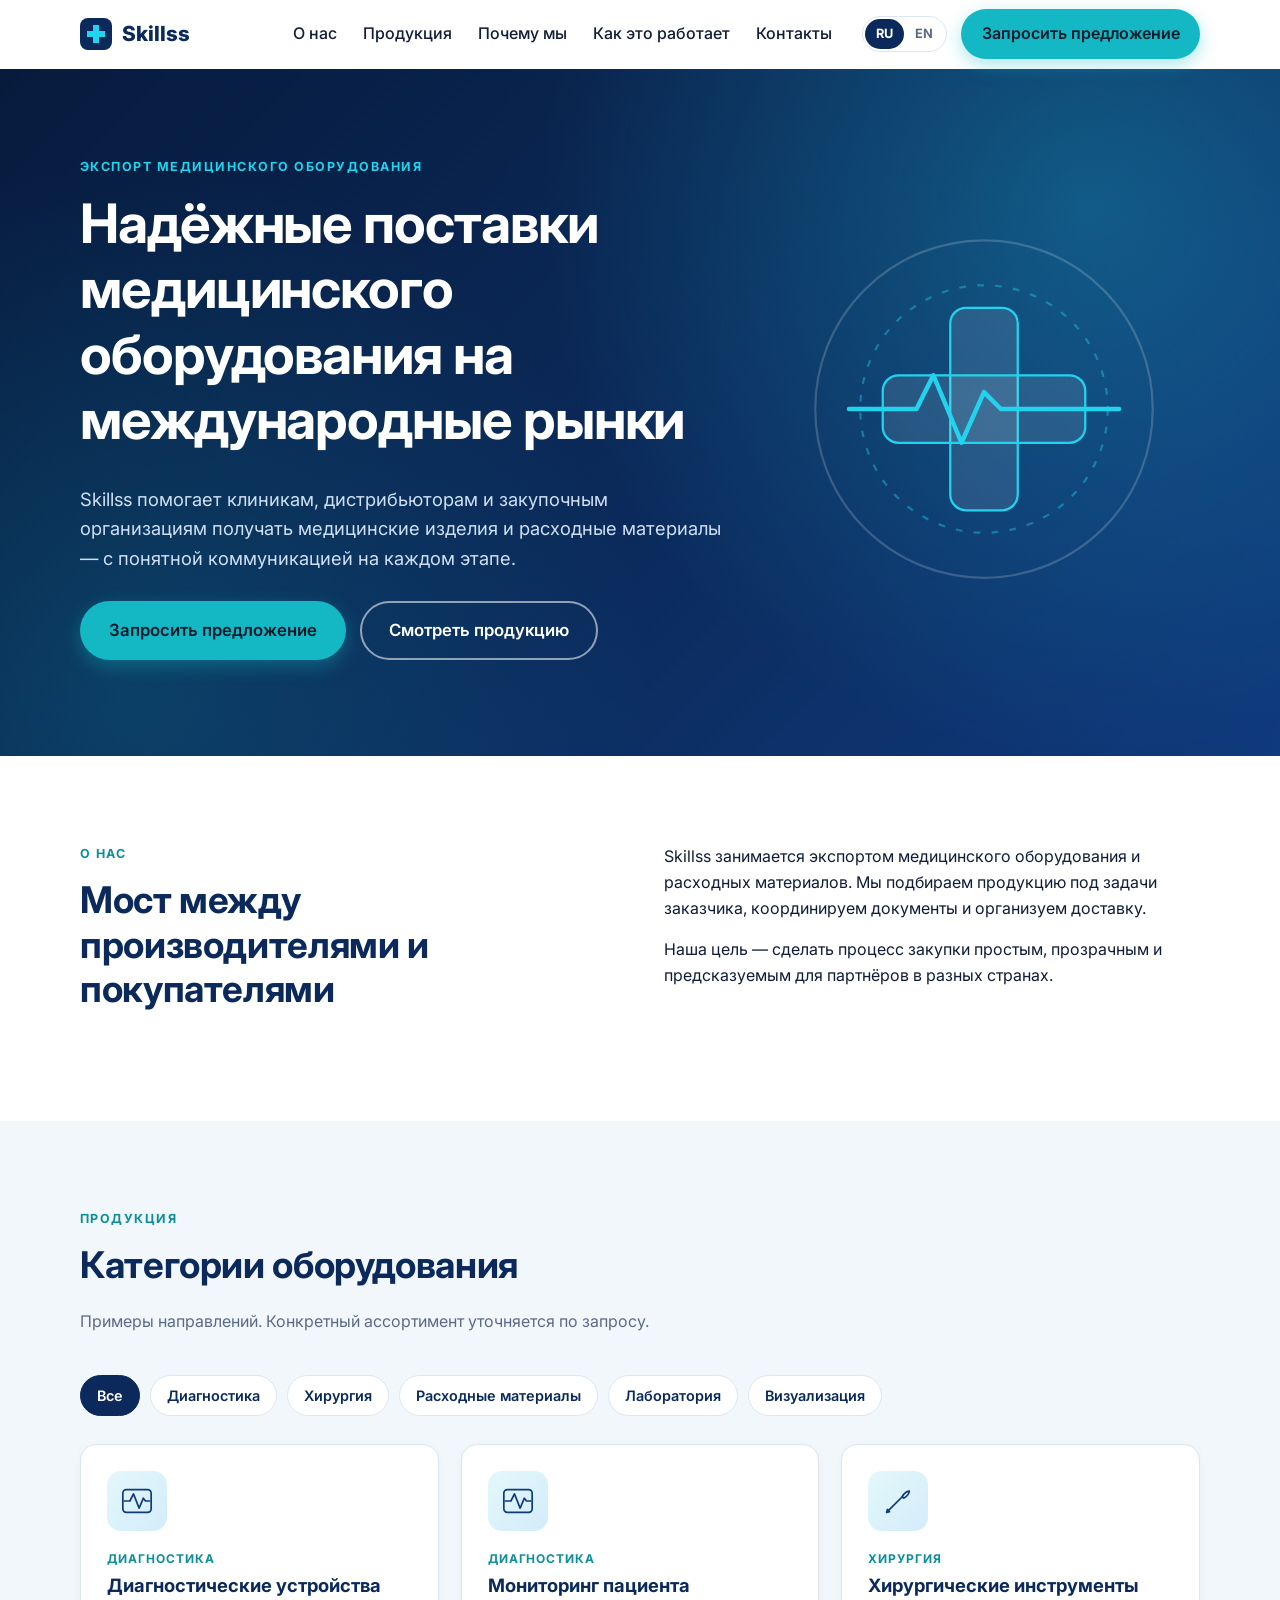
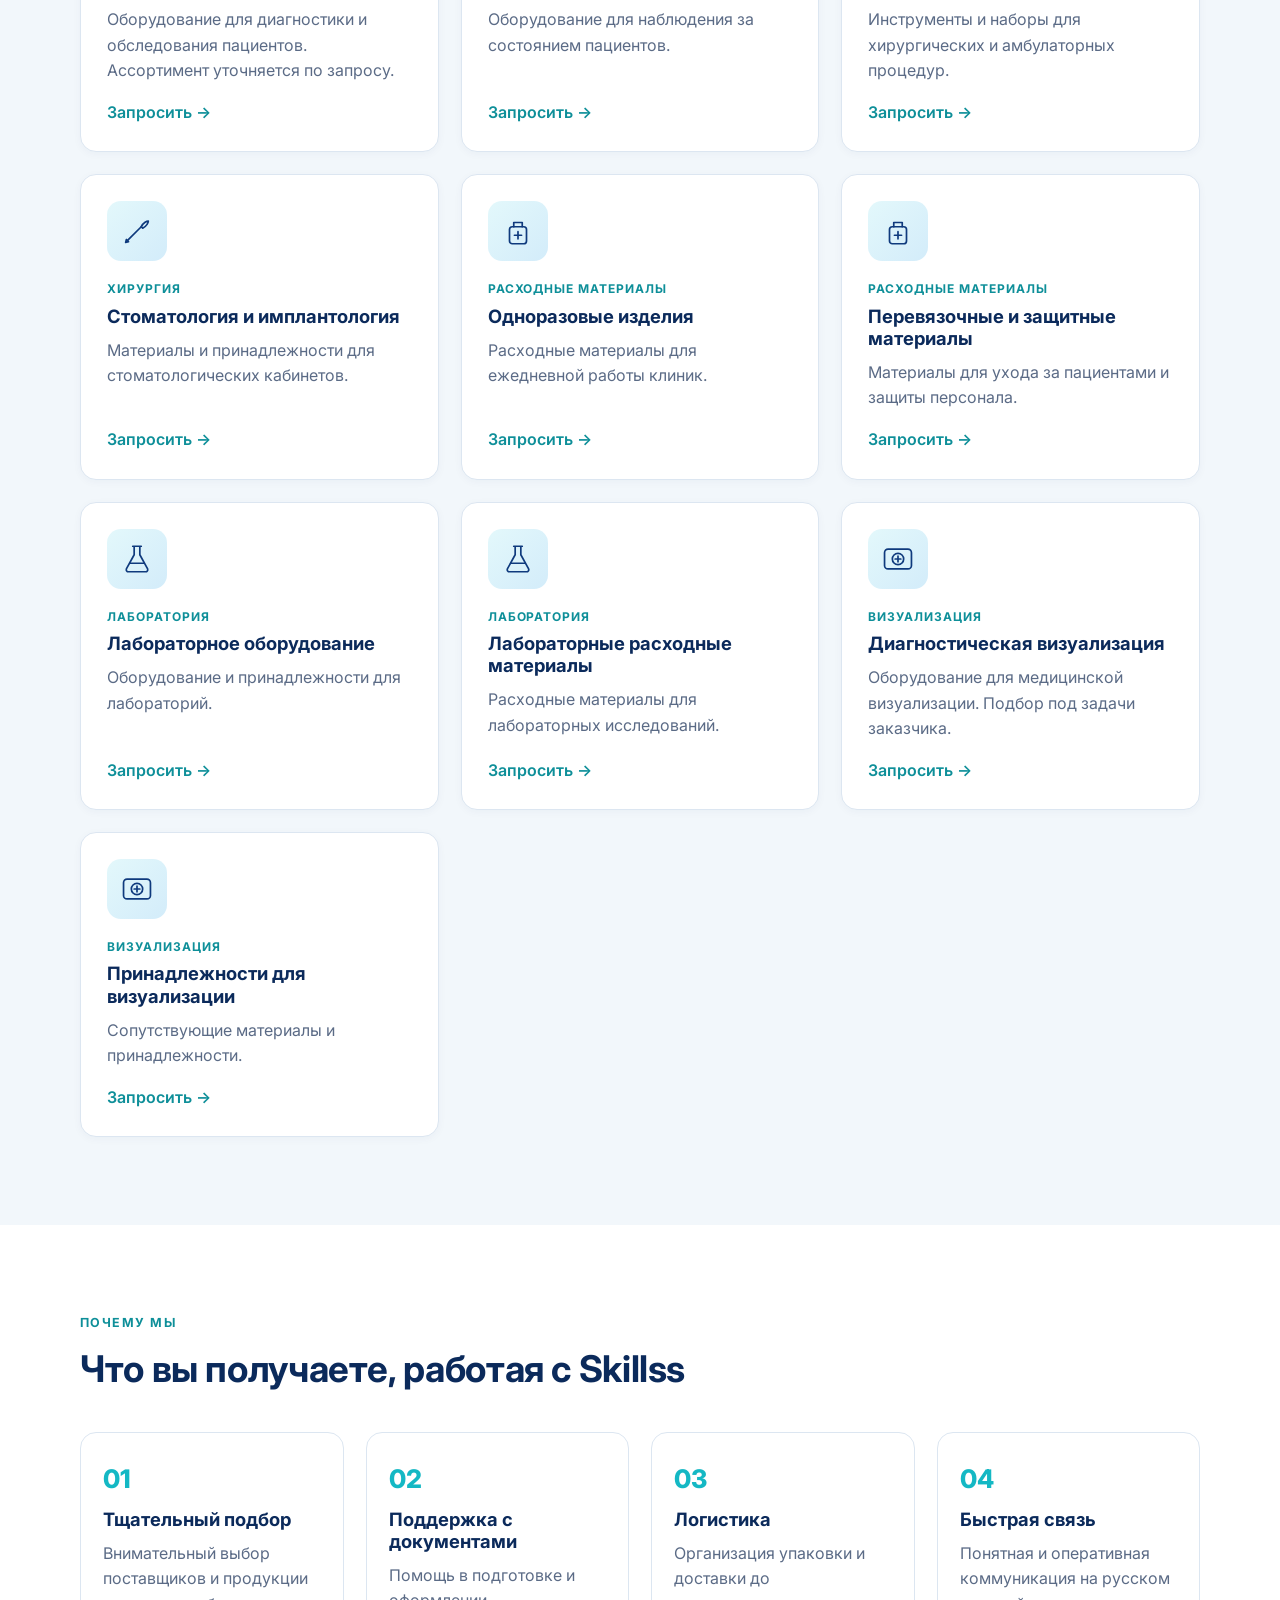
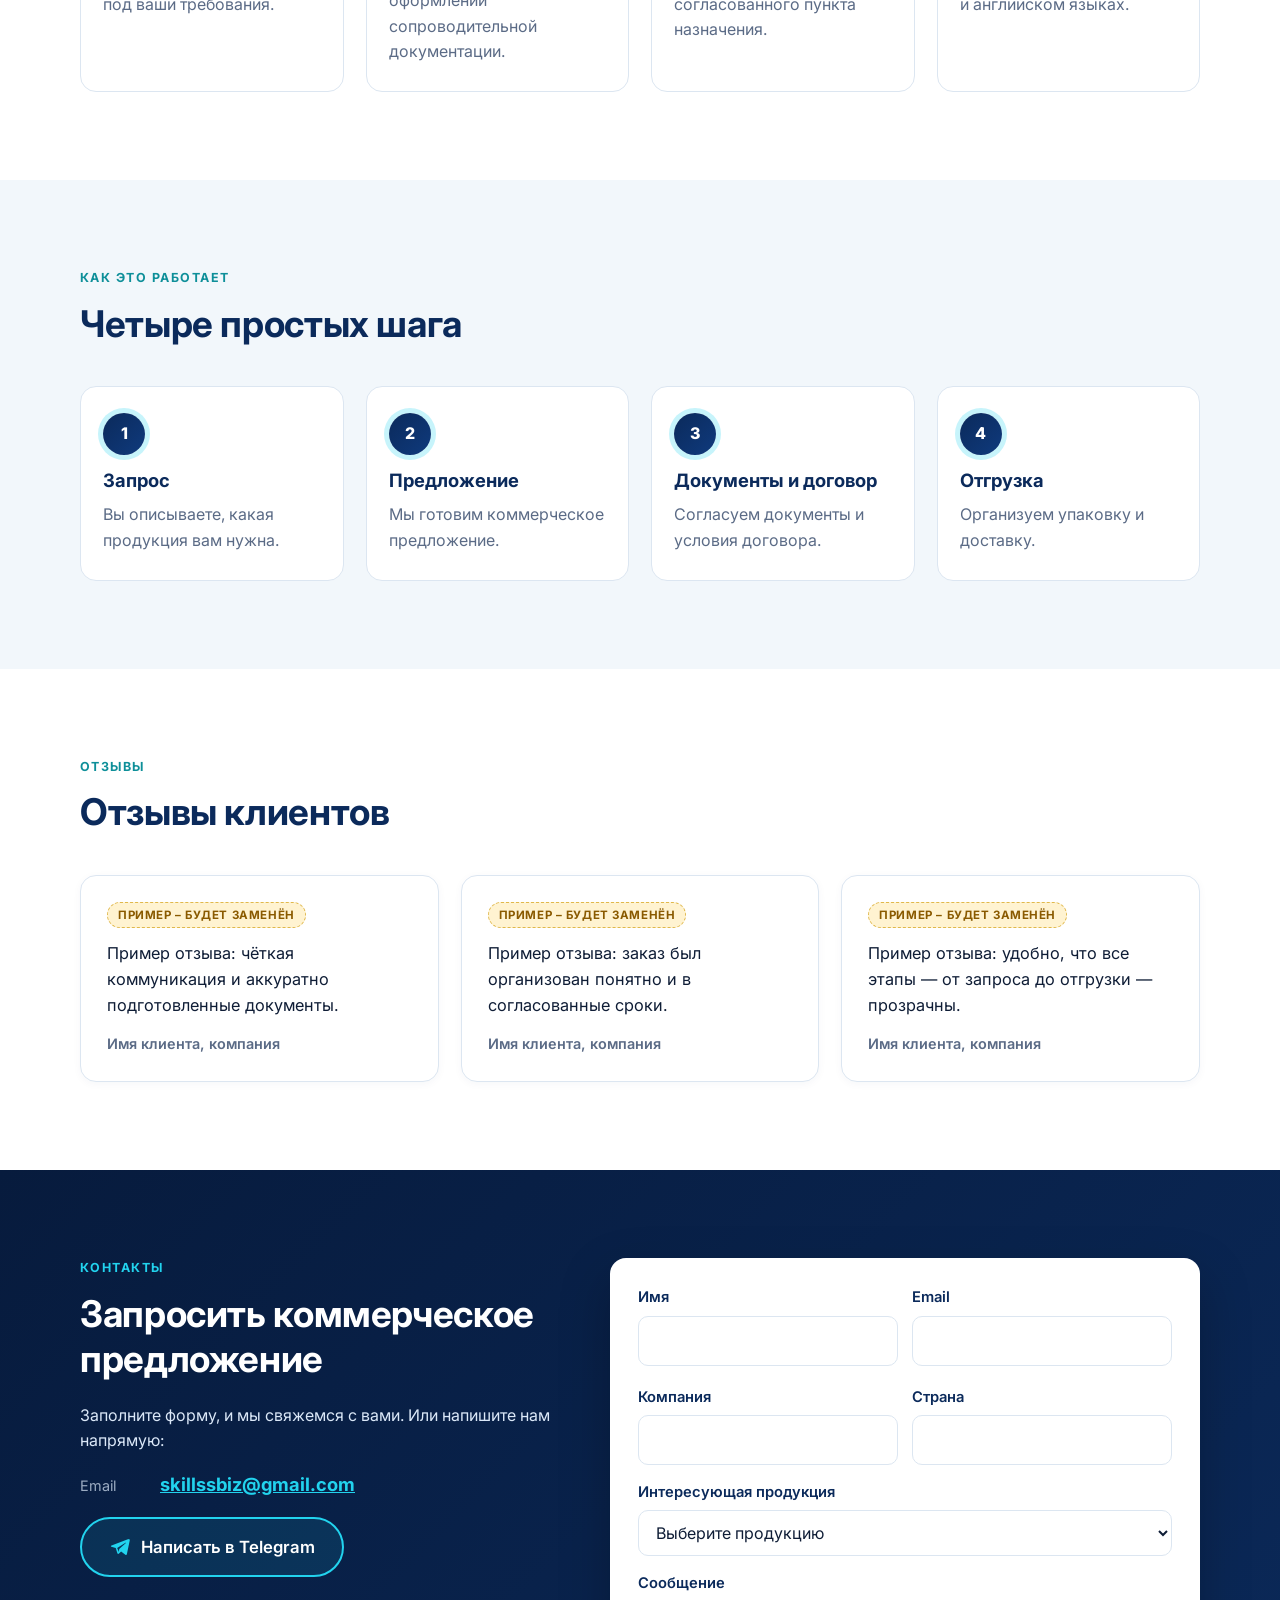
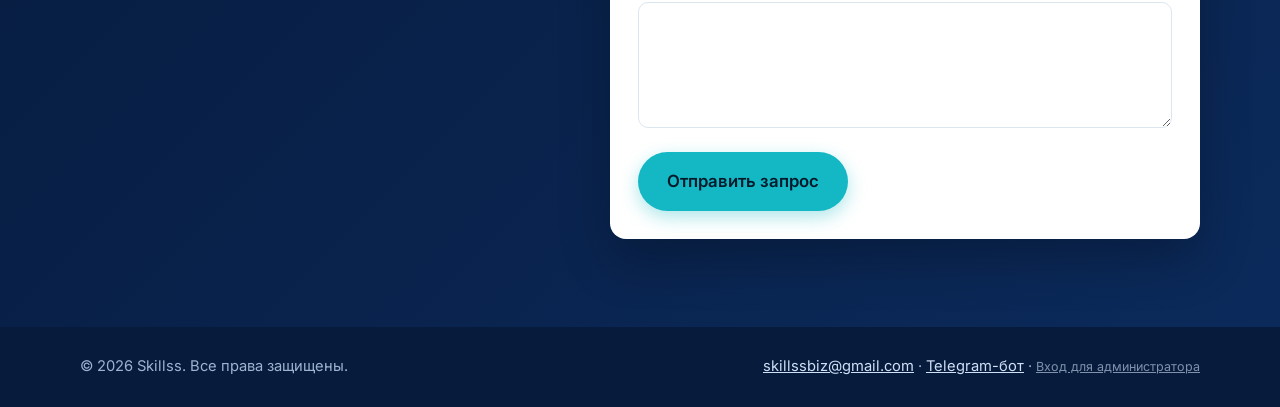
==== commit 103963cd: "Rebuild site: data-driven products/settings, FormSubmit quote form, Telegram contact, client-side ad" ====
--- a/index.html
+++ b/index.html
@@ -7,6 +7,9 @@
   <meta name="description" content="Skillss — export of medical equipment and supplies.">
   <meta name="theme-color" content="#0b2a5b">
   <link rel="icon" href="data:image/svg+xml,%3Csvg xmlns='http://www.w3.org/2000/svg' viewBox='0 0 32 32'%3E%3Crect width='32' height='32' rx='8' fill='%230b2a5b'/%3E%3Cpath d='M13 7h6v6h6v6h-6v6h-6v-6H7v-6h6z' fill='%2322d3ee'/%3E%3C/svg%3E">
+  <link rel="preconnect" href="https://fonts.googleapis.com">
+  <link rel="preconnect" href="https://fonts.gstatic.com" crossorigin>
+  <link rel="stylesheet" href="https://fonts.googleapis.com/css2?family=Inter:wght@400;500;600;700;800&display=swap">
   <link rel="stylesheet" href="css/style.css">
 </head>
 <body>
@@ -18,7 +21,7 @@
         <svg class="brand__logo" viewBox="0 0 32 32" aria-hidden="true"><rect width="32" height="32" rx="8" fill="currentColor"/><path d="M13 7h6v6h6v6h-6v6h-6v-6H7v-6h6z" fill="#22d3ee"/></svg>
         <span>Skillss</span>
       </a>
-      <button class="burger" id="burger" aria-expanded="false" aria-controls="menu" data-i18n-aria="menuToggle" aria-label="Меню">
+      <button class="burger" id="burger" type="button" aria-expanded="false" aria-controls="menu" data-i18n-aria="menuToggle" aria-label="Меню">
         <span></span><span></span><span></span>
       </button>
       <nav class="menu" id="menu" aria-label="Main">
@@ -26,6 +29,7 @@
           <li><a href="#about" data-i18n="nav_about">О нас</a></li>
           <li><a href="#products" data-i18n="nav_products">Продукция</a></li>
           <li><a href="#why" data-i18n="nav_why">Почему мы</a></li>
+          <li><a href="#how" data-i18n="nav_how">Как это работает</a></li>
           <li><a href="#contact" data-i18n="nav_contact">Контакты</a></li>
         </ul>
         <div class="menu__actions">
@@ -39,21 +43,26 @@
     </div>
   </header>
 
+  <div class="preview-badge" id="preview-badge" hidden>
+    <span data-i18n="preview_badge">Режим предпросмотра: показаны локальные изменения из админ-панели.</span>
+    <button type="button" id="preview-reset" data-i18n="preview_reset">Сбросить</button>
+  </div>
+
   <main id="main">
     <section class="hero" id="top">
       <div class="hero__bg" aria-hidden="true"></div>
       <div class="container hero__inner">
         <div class="hero__text reveal">
           <p class="eyebrow" data-i18n="hero_eyebrow">Экспорт медицинского оборудования</p>
-          <h1 data-i18n="hero_title">Надёжные поставки медицинского оборудования на международные рынки</h1>
-          <p class="lead" data-i18n="hero_lead">Skillss помогает клиникам, дистрибьюторам и закупочным организациям получать медицинские изделия и расходные материалы — с понятной коммуникацией на каждом этапе.</p>
+          <h1 id="hero-title">Надёжные поставки медицинского оборудования на международные рынки</h1>
+          <p class="lead" id="hero-sub">Skillss помогает клиникам, дистрибьюторам и закупочным организациям получать медицинские изделия и расходные материалы — с понятной коммуникацией на каждом этапе.</p>
           <div class="hero__cta">
             <a class="btn btn--accent btn--lg" href="#contact" data-i18n="cta_quote">Запросить предложение</a>
             <a class="btn btn--ghost btn--lg" href="#products" data-i18n="cta_products">Смотреть продукцию</a>
           </div>
         </div>
         <div class="hero__art reveal" aria-hidden="true">
-          <svg viewBox="0 0 320 320" role="img" focusable="false">
+          <svg viewBox="0 0 320 320" focusable="false">
             <circle cx="160" cy="160" r="150" class="art-ring"/>
             <circle cx="160" cy="160" r="110" class="art-ring art-ring--2"/>
             <rect x="130" y="70" width="60" height="180" rx="14" class="art-cross"/>
@@ -71,8 +80,8 @@
           <h2 id="about-title" data-i18n="about_title">Мост между производителями и покупателями</h2>
         </div>
         <div class="reveal">
-          <p data-i18n="about_p1">Skillss занимается экспортом медицинского оборудования и расходных материалов. Мы подбираем продукцию под задачи заказчика, координируем документы и организуем доставку.</p>
-          <p data-i18n="about_p2">Наша цель — сделать процесс закупки простым, прозрачным и предсказуемым для партнёров в разных странах.</p>
+          <p data-i18n="about_p1">Skillss занимается экспортом медицинского оборудования и расходных материалов.</p>
+          <p data-i18n="about_p2">Наша цель — сделать процесс закупки простым, прозрачным и предсказуемым.</p>
         </div>
       </div>
     </section>
@@ -84,43 +93,8 @@
           <h2 id="products-title" data-i18n="products_title">Категории оборудования</h2>
           <p class="muted" data-i18n="products_sub">Примеры направлений. Конкретный ассортимент уточняется по запросу.</p>
         </div>
-        <div class="grid">
-          <article class="card reveal">
-            <div class="icon" aria-hidden="true"><svg viewBox="0 0 48 48"><path d="M6 24h8l5-10 8 20 6-14 3 4h6"/><rect x="4" y="8" width="40" height="32" rx="5"/></svg></div>
-            <h3 data-i18n="p1_title">Диагностическое оборудование</h3>
-            <p data-i18n="p1_text">Устройства для диагностики и обследования пациентов.</p>
-            <a class="card__link" href="#contact" data-product="diagnostic" data-i18n="card_ask">Запросить →</a>
-          </article>
-          <article class="card reveal">
-            <div class="icon" aria-hidden="true"><svg viewBox="0 0 48 48"><path d="M10 38 30 18"/><path d="M30 18c3-6 8-8 10-8 0 2-2 7-8 10z"/><path d="M8 40l4-1-3-3z"/></svg></div>
-            <h3 data-i18n="p2_title">Хирургические инструменты</h3>
-            <p data-i18n="p2_text">Инструменты и наборы для хирургических и амбулаторных процедур.</p>
-            <a class="card__link" href="#contact" data-product="surgical" data-i18n="card_ask">Запросить →</a>
-          </article>
-          <article class="card reveal">
-            <div class="icon" aria-hidden="true"><svg viewBox="0 0 48 48"><rect x="12" y="18" width="24" height="24" rx="4"/><path d="M18 18v-6h12v6"/><path d="M24 25v10M19 30h10"/></svg></div>
-            <h3 data-i18n="p3_title">Расходные материалы</h3>
-            <p data-i18n="p3_text">Одноразовые изделия и материалы для ежедневной работы клиник.</p>
-            <a class="card__link" href="#contact" data-product="consumables" data-i18n="card_ask">Запросить →</a>
-          </article>
-          <article class="card reveal">
-            <div class="icon" aria-hidden="true"><svg viewBox="0 0 48 48"><rect x="6" y="8" width="36" height="26" rx="4"/><path d="M12 22h6l3-6 5 12 3-6h7"/><path d="M18 42h12M24 34v8"/></svg></div>
-            <h3 data-i18n="p4_title">Мониторинг пациента</h3>
-            <p data-i18n="p4_text">Оборудование для наблюдения за состоянием пациентов.</p>
-            <a class="card__link" href="#contact" data-product="monitoring" data-i18n="card_ask">Запросить →</a>
-          </article>
-          <article class="card reveal">
-            <div class="icon" aria-hidden="true"><svg viewBox="0 0 48 48"><path d="M16 7c-5 0-9 3-9 9 0 5 3 8 4 13 1 6 2 12 5 12s3-8 4-10c1-2 3-2 4 0 1 2 1 10 4 10s4-6 5-12c1-5 4-8 4-13 0-6-4-9-9-9-3 0-4 1-6 1s-3-1-6-1z"/></svg></div>
-            <h3 data-i18n="p5_title">Стоматология и имплантология</h3>
-            <p data-i18n="p5_text">Материалы и принадлежности для стоматологических кабинетов.</p>
-            <a class="card__link" href="#contact" data-product="dental" data-i18n="card_ask">Запросить →</a>
-          </article>
-          <article class="card card--cta reveal">
-            <h3 data-i18n="p6_title">Нужно что-то другое?</h3>
-            <p data-i18n="p6_text">Расскажите, что вы ищете — мы постараемся подобрать подходящее решение.</p>
-            <a class="btn btn--accent" href="#contact" data-i18n="cta_quote">Запросить предложение</a>
-          </article>
-        </div>
+        <div class="chips" id="chips" role="group" aria-label="Categories"></div>
+        <div class="grid" id="product-grid" aria-live="polite"></div>
       </div>
     </section>
 
@@ -131,27 +105,36 @@
           <h2 id="why-title" data-i18n="why_title">Что вы получаете, работая с Skillss</h2>
         </div>
         <div class="grid grid--4">
-          <div class="feature reveal">
-            <span class="feature__num" aria-hidden="true">01</span>
-            <h3 data-i18n="w1_title">Тщательный подбор</h3>
-            <p data-i18n="w1_text">Внимательный выбор поставщиков и продукции под ваши требования.</p>
-          </div>
-          <div class="feature reveal">
-            <span class="feature__num" aria-hidden="true">02</span>
-            <h3 data-i18n="w2_title">Поддержка с документами</h3>
-            <p data-i18n="w2_text">Помощь в подготовке и оформлении сопроводительной документации.</p>
-          </div>
-          <div class="feature reveal">
-            <span class="feature__num" aria-hidden="true">03</span>
-            <h3 data-i18n="w3_title">Логистика</h3>
-            <p data-i18n="w3_text">Организация упаковки и доставки до согласованного пункта назначения.</p>
-          </div>
-          <div class="feature reveal">
-            <span class="feature__num" aria-hidden="true">04</span>
-            <h3 data-i18n="w4_title">Быстрая связь</h3>
-            <p data-i18n="w4_text">Понятная и оперативная коммуникация на русском и английском языках.</p>
-          </div>
-        </div>
+          <div class="feature reveal"><span class="feature__num" aria-hidden="true">01</span><h3 data-i18n="w1_title">Тщательный подбор</h3><p data-i18n="w1_text"></p></div>
+          <div class="feature reveal"><span class="feature__num" aria-hidden="true">02</span><h3 data-i18n="w2_title">Поддержка с документами</h3><p data-i18n="w2_text"></p></div>
+          <div class="feature reveal"><span class="feature__num" aria-hidden="true">03</span><h3 data-i18n="w3_title">Логистика</h3><p data-i18n="w3_text"></p></div>
+          <div class="feature reveal"><span class="feature__num" aria-hidden="true">04</span><h3 data-i18n="w4_title">Быстрая связь</h3><p data-i18n="w4_text"></p></div>
+        </div>
+      </div>
+    </section>
+
+    <section class="section section--alt" id="how" aria-labelledby="how-title">
+      <div class="container">
+        <div class="section__head reveal">
+          <p class="eyebrow" data-i18n="how_eyebrow">Как это работает</p>
+          <h2 id="how-title" data-i18n="how_title">Четыре простых шага</h2>
+        </div>
+        <ol class="steps">
+          <li class="step reveal"><span class="step__n" aria-hidden="true">1</span><h3 data-i18n="s1_title">Запрос</h3><p data-i18n="s1_text"></p></li>
+          <li class="step reveal"><span class="step__n" aria-hidden="true">2</span><h3 data-i18n="s2_title">Предложение</h3><p data-i18n="s2_text"></p></li>
+          <li class="step reveal"><span class="step__n" aria-hidden="true">3</span><h3 data-i18n="s3_title">Документы и договор</h3><p data-i18n="s3_text"></p></li>
+          <li class="step reveal"><span class="step__n" aria-hidden="true">4</span><h3 data-i18n="s4_title">Отгрузка</h3><p data-i18n="s4_text"></p></li>
+        </ol>
+      </div>
+    </section>
+
+    <section class="section" id="testimonials" aria-labelledby="test-title">
+      <div class="container">
+        <div class="section__head reveal">
+          <p class="eyebrow" data-i18n="test_eyebrow">Отзывы</p>
+          <h2 id="test-title" data-i18n="test_title">Отзывы клиентов</h2>
+        </div>
+        <div class="grid" id="testimonial-grid"></div>
       </div>
     </section>
 
@@ -161,44 +144,50 @@
           <p class="eyebrow eyebrow--light" data-i18n="contact_eyebrow">Контакты</p>
           <h2 id="contact-title" data-i18n="contact_title">Запросить коммерческое предложение</h2>
           <p data-i18n="contact_text">Заполните форму, и мы свяжемся с вами. Или напишите нам напрямую:</p>
-          <p><a class="mail" href="mailto:skillssbiz@gmail.com">skillssbiz@gmail.com</a></p>
-        </div>
-        <!-- PLACEHOLDER FORM: there is no backend. On submit we only validate on the client
-             and show a success message; nothing is sent or stored anywhere. -->
+          <ul class="contact-list">
+            <li><span class="contact-list__k" data-i18n="lbl_email">Email</span> <a class="mail" id="c-email" href="mailto:skillssbiz@gmail.com">skillssbiz@gmail.com</a></li>
+            <li id="c-phone-row" hidden><span class="contact-list__k" data-i18n="lbl_phone">Телефон</span> <a id="c-phone" href="#"></a></li>
+            <li id="c-address-row" hidden><span class="contact-list__k" data-i18n="lbl_address">Адрес</span> <span id="c-address"></span></li>
+          </ul>
+          <a class="btn btn--tg btn--lg" id="c-telegram" href="https://t.me/Skillss7_bot" target="_blank" rel="noopener"><svg viewBox="0 0 24 24" aria-hidden="true" focusable="false"><path d="M21.5 3.3 2.8 10.5c-.9.4-.9 1.1-.2 1.3l4.8 1.5 1.8 5.6c.2.6.4.8.9.8.4 0 .6-.2.9-.4l2.3-2.2 4.7 3.5c.9.5 1.5.2 1.7-.8l3.1-14.8c.3-1.2-.5-1.8-1.3-1.4zM9 13.2l9.1-5.7c.4-.3.8-.1.5.2l-7.4 6.7-.3 3.1-1.9-4.3z" fill="currentColor"/></svg><span data-i18n="tg_btn">Написать в Telegram</span></a>
+        </div>
         <form class="form reveal" id="quote-form" novalidate>
-          <div class="field">
-            <label for="f-name" data-i18n="f_name">Имя</label>
-            <input id="f-name" name="name" type="text" autocomplete="name" required>
-            <span class="err" data-err="name" role="alert"></span>
-          </div>
-          <div class="field">
-            <label for="f-email" data-i18n="f_email">Email</label>
-            <input id="f-email" name="email" type="email" autocomplete="email" required>
-            <span class="err" data-err="email" role="alert"></span>
-          </div>
-          <div class="field">
-            <label for="f-company" data-i18n="f_company">Компания</label>
-            <input id="f-company" name="company" type="text" autocomplete="organization">
+          <!-- Honeypot for spam bots (FormSubmit ignores submissions where _honey is filled). Hidden from humans. -->
+          <input type="text" name="_honey" tabindex="-1" autocomplete="off" class="hp" aria-hidden="true">
+          <div class="row2">
+            <div class="field">
+              <label for="f-name" data-i18n="f_name">Имя</label>
+              <input id="f-name" name="name" type="text" autocomplete="name" required>
+              <span class="err" data-err="name" role="alert"></span>
+            </div>
+            <div class="field">
+              <label for="f-email" data-i18n="f_email">Email</label>
+              <input id="f-email" name="email" type="email" autocomplete="email" required>
+              <span class="err" data-err="email" role="alert"></span>
+            </div>
+          </div>
+          <div class="row2">
+            <div class="field">
+              <label for="f-company" data-i18n="f_company">Компания</label>
+              <input id="f-company" name="company" type="text" autocomplete="organization">
+            </div>
+            <div class="field">
+              <label for="f-country" data-i18n="f_country">Страна</label>
+              <input id="f-country" name="country" type="text" autocomplete="country-name">
+            </div>
           </div>
           <div class="field">
             <label for="f-product" data-i18n="f_product">Интересующая продукция</label>
-            <select id="f-product" name="product">
-              <option value="" data-i18n="opt_choose">Выберите категорию</option>
-              <option value="diagnostic" data-i18n="p1_title">Диагностическое оборудование</option>
-              <option value="surgical" data-i18n="p2_title">Хирургические инструменты</option>
-              <option value="consumables" data-i18n="p3_title">Расходные материалы</option>
-              <option value="monitoring" data-i18n="p4_title">Мониторинг пациента</option>
-              <option value="dental" data-i18n="p5_title">Стоматология и имплантология</option>
-              <option value="other" data-i18n="opt_other">Другое</option>
-            </select>
+            <select id="f-product" name="product"></select>
           </div>
           <div class="field">
             <label for="f-message" data-i18n="f_message">Сообщение</label>
             <textarea id="f-message" name="message" rows="4" required></textarea>
             <span class="err" data-err="message" role="alert"></span>
           </div>
-          <button class="btn btn--accent btn--lg" type="submit" data-i18n="f_submit">Отправить запрос</button>
-          <p class="success" id="form-success" role="status" hidden data-i18n="f_success">Спасибо! Ваш запрос принят (демо-режим: данные пока никуда не отправляются).</p>
+          <button class="btn btn--accent btn--lg" id="f-submit" type="submit" data-i18n="f_submit">Отправить запрос</button>
+          <p class="success" id="form-success" role="status" hidden data-i18n="f_success"></p>
+          <p class="fail" id="form-error" role="alert" hidden><span data-i18n="f_error"></span> <a id="form-mailto" href="mailto:skillssbiz@gmail.com" data-i18n="f_mailto">Написать по email</a></p>
         </form>
       </div>
     </section>
@@ -207,11 +196,12 @@
   <footer class="footer">
     <div class="container footer__inner">
       <p>© <span id="year">2026</span> Skillss. <span data-i18n="footer_rights">Все права защищены.</span></p>
-      <p><a href="mailto:skillssbiz@gmail.com">skillssbiz@gmail.com</a> · <a class="footer__admin" href="admin/index.html" data-i18n="footer_admin">Вход для администратора</a></p>
+      <p><a href="mailto:skillssbiz@gmail.com" data-contact-email>skillssbiz@gmail.com</a> · <a class="footer__tg" id="f-telegram" href="https://t.me/Skillss7_bot" target="_blank" rel="noopener"><span data-i18n="tg_footer">Telegram-бот</span></a> · <a class="footer__admin" href="admin/index.html" data-i18n="footer_admin">Вход для администратора</a></p>
     </div>
   </footer>
 
   <script src="js/i18n.js"></script>
+  <script src="js/data.js"></script>
   <script src="js/main.js"></script>
 </body>
 </html>
--- a/css/style.css
+++ b/css/style.css
@@ -182,3 +182,82 @@
   .side__spacer { display: none; }
   .side__link { width: auto; }
 }
+
+/* ---------- v3 additions ---------- */
+:root { --font: "Inter", system-ui, -apple-system, "Segoe UI", Roboto, "Helvetica Neue", Arial, "Noto Sans", sans-serif; }
+.hp { position: absolute !important; left: -9999px; width: 1px; height: 1px; opacity: 0; pointer-events: none; }
+.row2 { display: grid; grid-template-columns: 1fr 1fr; gap: 14px; }
+.row2 > * { min-width: 0; }
+.chips { display: flex; flex-wrap: wrap; gap: 10px; margin-bottom: 28px; }
+.chip { font: inherit; font-weight: 600; font-size: .9rem; padding: 8px 16px; border-radius: 999px; border: 1.5px solid var(--line); background: #fff; color: var(--navy); cursor: pointer; transition: all .2s; }
+.chip:hover { border-color: var(--accent); transform: translateY(-1px); }
+.chip[aria-pressed="true"] { background: var(--navy); color: #fff; border-color: var(--navy); }
+.card__cat { font-size: .75rem; text-transform: uppercase; letter-spacing: .08em; color: var(--accent-dark); font-weight: 700; margin-bottom: 6px; }
+.tagbadge { align-self: flex-start; font-size: .75rem; font-weight: 700; background: #e3f8fb; color: var(--accent-dark); padding: 3px 10px; border-radius: 999px; margin-bottom: 8px; }
+.steps { list-style: none; margin: 0; padding: 0; display: grid; grid-template-columns: repeat(4, 1fr); gap: 22px; counter-reset: s; }
+.step { position: relative; background: #fff; border: 1px solid var(--line); border-radius: var(--radius); padding: 26px 22px; transition: transform .25s, box-shadow .25s; }
+.step:hover { transform: translateY(-5px); box-shadow: var(--shadow); }
+.step__n { display: grid; place-items: center; width: 42px; height: 42px; border-radius: 50%; background: linear-gradient(135deg, var(--navy), var(--navy-2)); color: #fff; font-weight: 800; margin-bottom: 14px; box-shadow: 0 0 0 5px rgba(34,211,238,.25); }
+.step p { color: var(--muted); margin: 0; }
+.quote { margin: 0; position: relative; }
+.quote blockquote { margin: 0 0 14px; font-size: 1.02rem; color: var(--ink); flex: 1; }
+.quote figcaption { color: var(--muted); font-size: .9rem; font-weight: 600; }
+.example-label { align-self: flex-start; font-size: .72rem; font-weight: 700; text-transform: uppercase; letter-spacing: .05em; color: #8a5a00; background: #fff3d1; border: 1px dashed #e0b84c; padding: 3px 10px; border-radius: 999px; margin-bottom: 12px; }
+.contact-list { list-style: none; margin: 0; padding: 0; display: grid; gap: 8px; }
+.contact-list__k { display: inline-block; min-width: 76px; opacity: .7; font-size: .9rem; }
+.contact-list a { color: var(--accent-2); }
+.fail { margin: 16px 0 0; padding: 12px 14px; border-radius: 10px; background: #fdecea; color: #8a1f12; font-weight: 600; }
+.fail[hidden] { display: none; }
+.fail a { color: #8a1f12; }
+.btn[disabled] { opacity: .65; cursor: progress; transform: none; }
+.btn.is-loading::after { content: ""; width: 1em; height: 1em; border-radius: 50%; border: 2px solid currentColor; border-right-color: transparent; animation: spin .8s linear infinite; }
+@keyframes spin { to { transform: rotate(360deg); } }
+.preview-badge { background: #fff3d1; color: #6b4e00; font-size: .85rem; text-align: center; padding: 8px 16px; }
+.preview-badge[hidden] { display: none; }
+.preview-badge button { font: inherit; font-weight: 700; margin-left: 10px; border: 1px solid #c9a23a; background: #fff; border-radius: 999px; padding: 2px 12px; cursor: pointer; }
+@media (max-width: 960px) { .steps { grid-template-columns: repeat(2, 1fr); } }
+@media (max-width: 600px) { .steps { grid-template-columns: 1fr; } .row2 { grid-template-columns: 1fr; gap: 0; } }
+
+/* Admin v3 */
+.notice--info { background: #e8f3ff; border-color: #b8d6f5; color: #0b3a6b; }
+.tab { display: none; } .tab.is-active { display: block; }
+.tab__head { display: flex; flex-wrap: wrap; justify-content: space-between; align-items: center; gap: 12px; margin-bottom: 12px; }
+.tab__head h2 { margin: 0; font-size: 1.3rem; }
+.btnrow { display: flex; flex-wrap: wrap; gap: 8px; }
+.btn--sm { padding: .45em .95em; font-size: .88rem; }
+.btn--light { background: #fff; color: var(--navy); border-color: var(--line); }
+.btn--light:hover { border-color: var(--accent); }
+.btn--danger { background: #fff; color: #b3261e; border-color: #f0c4c0; }
+.btn--danger:hover { background: #fdecea; }
+.list { display: grid; gap: 12px; margin-top: 14px; }
+.empty { background: #fff; border: 1px dashed var(--line); border-radius: var(--radius); padding: 36px 20px; text-align: center; color: var(--muted); margin: 0; }
+.item { background: #fff; border: 1px solid var(--line); border-radius: 14px; padding: 16px 18px; min-width: 0; }
+.item__head { display: flex; flex-wrap: wrap; justify-content: space-between; gap: 6px 12px; }
+.item__meta { margin: 4px 0 0; color: var(--muted); font-size: .92rem; overflow-wrap: anywhere; }
+.item__body { margin: 10px 0; white-space: pre-wrap; overflow-wrap: anywhere; }
+.item__foot { display: flex; flex-wrap: wrap; align-items: center; gap: 10px; }
+.item--row { display: flex; flex-wrap: wrap; justify-content: space-between; align-items: center; gap: 12px; }
+.item__info { flex: 1 1 260px; min-width: 0; }
+.pill { display: inline-block; font-size: .75rem; font-weight: 700; padding: 3px 10px; border-radius: 999px; background: #eaf0f8; color: var(--navy); margin-left: 8px; }
+.pill--ok { background: #e6f9f0; color: #0b6b3f; }
+.pill--warn { background: #fff3d1; color: #8a5a00; margin-left: 0; }
+.item__foot .pill { margin-left: 0; }
+.sel { width: auto; padding: 6px 10px; font-size: .9rem; }
+.panelform { background: #fff; border: 1px solid var(--line); border-radius: var(--radius); padding: 20px; margin: 14px 0; }
+.panelform[hidden] { display: none; }
+.panelform h3 { margin-top: 0; }
+.trow { border: 1px solid var(--line); border-radius: 12px; padding: 14px; margin-bottom: 12px; }
+.check { display: flex; gap: 8px; align-items: flex-start; margin: 4px 0 12px; font-size: .92rem; }
+.check input { width: auto; margin-top: 4px; }
+.toast { position: fixed; right: 16px; bottom: 16px; background: var(--navy); color: #fff; padding: 10px 16px; border-radius: 10px; opacity: 0; transform: translateY(10px); transition: all .3s; pointer-events: none; z-index: 80; max-width: calc(100% - 32px); }
+.toast.is-on { opacity: 1; transform: none; }
+.dash__main { min-width: 0; }
+.side__nav { display: flex; flex-direction: column; gap: 6px; }
+@media (max-width: 760px) { .side__nav { flex-direction: row; flex-wrap: wrap; } }
+
+/* Telegram */
+.btn--tg { margin-top: 18px; border-color: var(--accent-2); color: #fff; background: rgba(34,211,238,.1); gap: .6em; }
+.btn--tg svg { width: 1.3em; height: 1.3em; flex: none; color: var(--accent-2); }
+.btn--tg:hover { background: var(--accent); color: #031a2b; border-color: var(--accent); }
+.btn--tg:hover svg { color: #031a2b; }
+@media (max-width: 600px) { .btn--tg { width: 100%; } }
